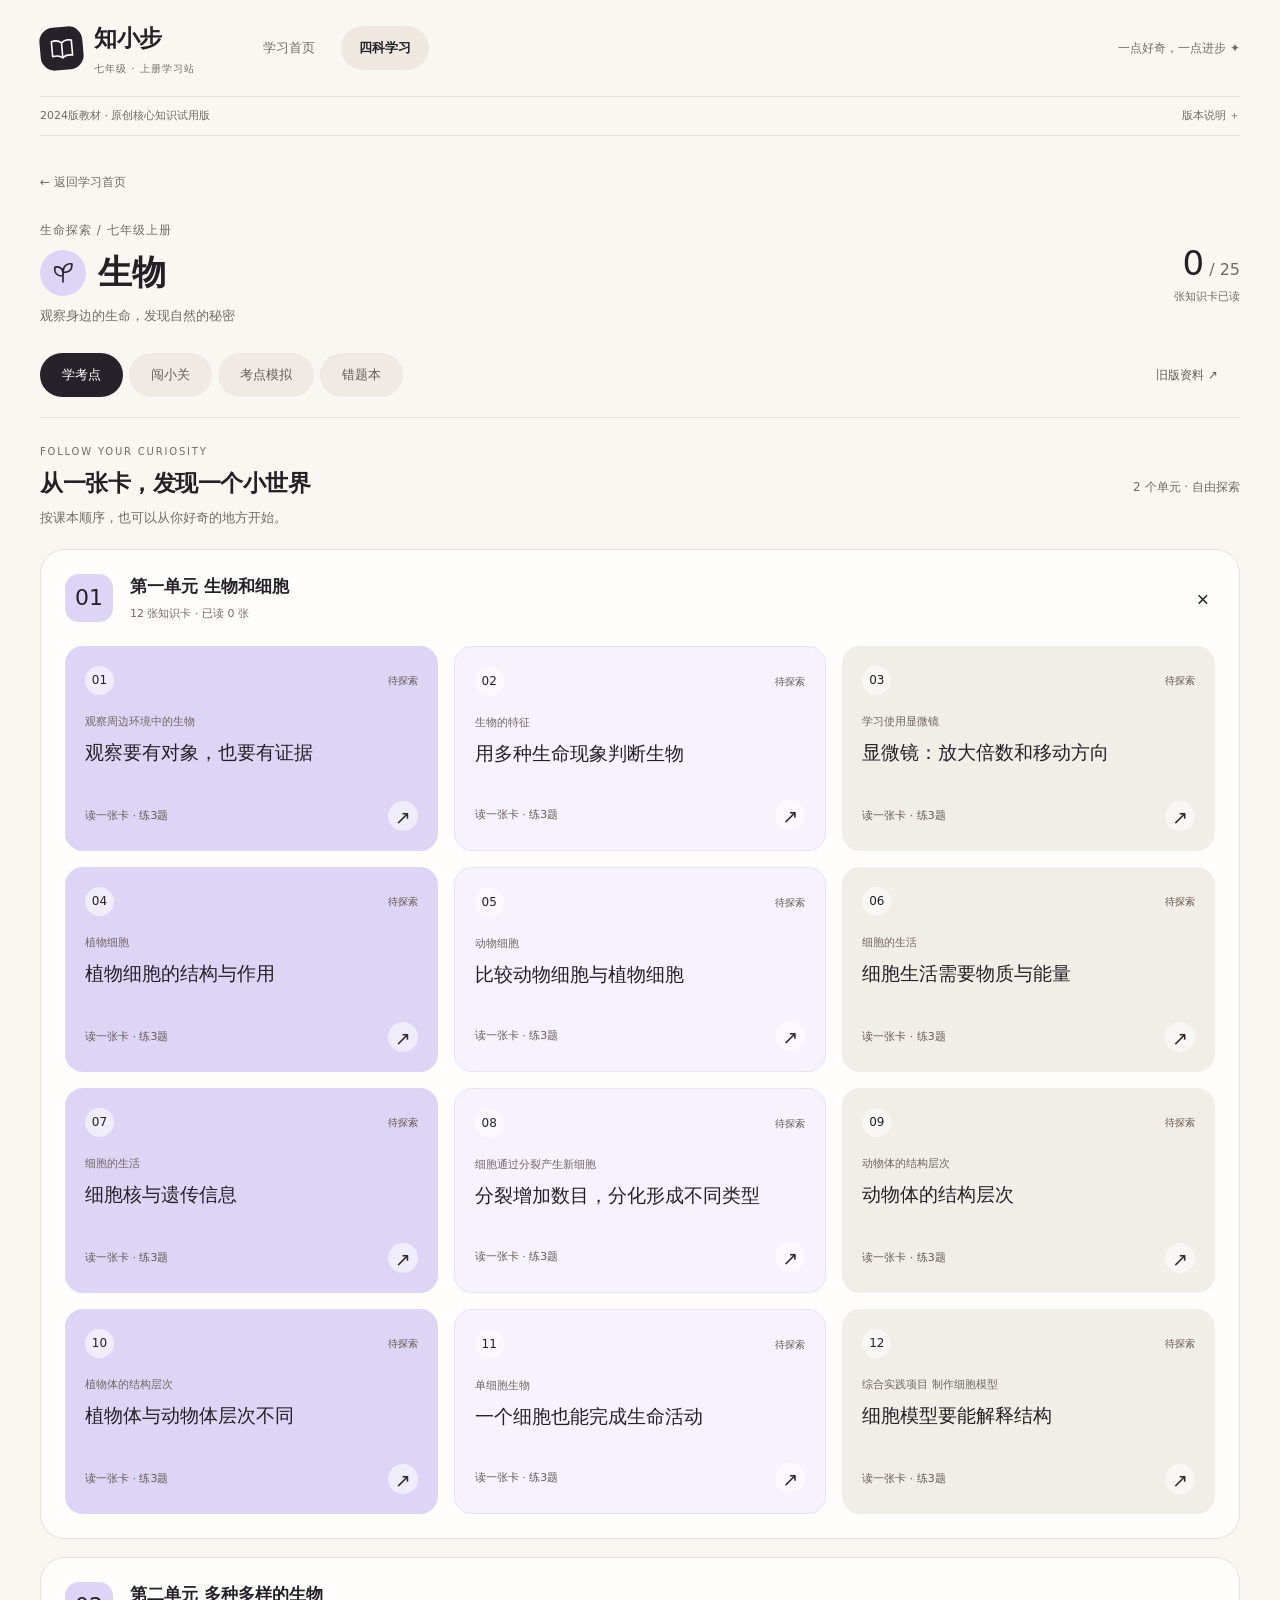
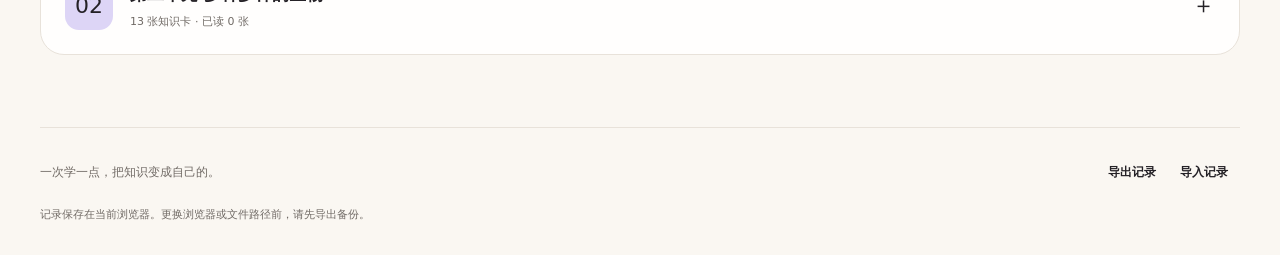
==== biology-grade7.html @ a6cd7eee "Publish student learning site on GitHub Pages" ====
<!-- Generated by Trae Work -->
<!DOCTYPE html>
<html lang="zh-CN">
<head>
<meta charset="UTF-8">
<meta name="viewport" content="width=device-width, initial-scale=1.0">
<title>七年级生物上册 - 知识回顾与互动测试</title>
<style>
:root {
  --bg: #1a1423;
  --bg2: #221a30;
  --surface: #2a2040;
  --surface2: #33284e;
  --ink: #f0e8d8;
  --muted: #a99bb8;
  --accent: #d4a574;
  --accent2: #8b5e3c;
  --gold: #e8c87a;
  --leaf: #6ab17a;
  --crimson: #c44a4a;
  --indigo: #5b6db8;
  --amber: #ffb74d;
  --rule: #3d3055;
  --shadow: 0 4px 24px rgba(0,0,0,0.3);
}
* { margin: 0; padding: 0; box-sizing: border-box; }
body {
  font-family: 'PingFang SC', 'Microsoft YaHei', sans-serif;
  background: var(--bg);
  color: var(--ink);
  line-height: 1.7;
  min-height: 100vh;
}
::-webkit-scrollbar { width: 8px; }
::-webkit-scrollbar-track { background: var(--bg2); }
::-webkit-scrollbar-thumb { background: var(--accent2); border-radius: 4px; }

.hero {
  background: linear-gradient(135deg, var(--bg) 0%, var(--bg2) 50%, var(--surface) 100%);
  padding: 48px 24px 40px;
  text-align: center;
  position: relative;
  overflow: hidden;
  border-bottom: 2px solid var(--accent2);
}
.hero::before {
  content: '';
  position: absolute;
  top: -50%;
  left: -50%;
  width: 200%;
  height: 200%;
  background: radial-gradient(circle at 30% 50%, rgba(106,177,122,0.08) 0%, transparent 50%),
              radial-gradient(circle at 70% 30%, rgba(129,199,132,0.06) 0%, transparent 40%);
  pointer-events: none;
}
.hero h1 { font-size: 2.2em; color: var(--leaf); margin-bottom: 8px; letter-spacing: 2px; position: relative; }
.hero .subtitle { color: var(--accent); font-size: 1.1em; margin-bottom: 16px; position: relative; }
.hero .meta-tags { display: flex; justify-content: center; gap: 12px; flex-wrap: wrap; position: relative; }
.hero .tag { background: var(--surface2); border: 1px solid var(--accent2); border-radius: 20px; padding: 4px 16px; font-size: 0.85em; color: var(--muted); }
.hero .tag strong { color: var(--leaf); }

.nav-bar {
  display: flex; justify-content: center; gap: 8px;
  padding: 16px 24px; background: var(--bg2);
  border-bottom: 1px solid var(--rule);
  position: sticky; top: 0; z-index: 100; flex-wrap: wrap;
}
.nav-btn {
  background: var(--surface); border: 1px solid var(--rule);
  color: var(--ink); padding: 8px 24px; border-radius: 8px;
  cursor: pointer; font-size: 0.95em; transition: all 0.25s;
  text-decoration: none; display: inline-block;
}
.nav-btn:hover { border-color: var(--accent); color: var(--accent); }
.nav-btn.active { background: var(--accent2); border-color: var(--leaf); color: var(--leaf); }
.nav-btn-home {
  border-color: var(--leaf);
  color: var(--leaf);
}
.nav-btn-wrong {
  border-color: #e74c3c;
  color: #e74c3c;
}
.nav-btn-wrong:hover {
  background: rgba(231, 76, 60, 0.1);
  border-color: #e74c3c;
  color: #e74c3c;
}

/* 错题本样式 */
.wb-header {
  display: flex; justify-content: space-between; align-items: center;
  margin-bottom: 20px; flex-wrap: wrap; gap: 12px;
}
.wb-header h2 { color: var(--leaf); margin: 0; }
.wb-stats { color: var(--muted); font-size: 0.95em; }
.wb-stats strong { color: #e74c3c; font-size: 1.2em; }
.wb-empty {
  text-align: center; padding: 60px 20px;
  background: var(--surface); border-radius: 12px;
  border: 1px dashed var(--rule);
}
.wb-toolbar {
  display: flex; align-items: center; gap: 16px;
  margin-bottom: 20px; flex-wrap: wrap;
}
.wb-list { display: flex; flex-direction: column; gap: 16px; }
.wb-card {
  background: var(--surface); border: 1px solid var(--rule);
  border-radius: 12px; padding: 20px;
}
.wb-card-head {
  display: flex; justify-content: space-between; align-items: center;
  margin-bottom: 12px; flex-wrap: wrap; gap: 8px;
}
.wb-tag {
  background: rgba(231, 76, 60, 0.1); color: #e74c3c;
  padding: 3px 10px; border-radius: 6px; font-size: 0.8em;
}
.wb-count { color: var(--muted); font-size: 0.85em; }
.wb-card-q {
  font-weight: 600; line-height: 1.7; margin-bottom: 12px;
  color: var(--ink);
}
.wb-options { display: flex; flex-direction: column; gap: 8px; margin-bottom: 12px; }
.wb-option {
  display: flex; align-items: flex-start; gap: 10px;
  padding: 10px 14px; background: var(--bg);
  border: 1px solid var(--rule); border-radius: 8px;
  font-size: 0.92em; line-height: 1.6;
}
.wb-option.correct {
  background: rgba(106, 177, 122, 0.1);
  border-color: var(--accent); color: var(--accent);
}
.wb-option.wrong {
  background: rgba(231, 76, 60, 0.1);
  border-color: var(--crimson); color: var(--crimson);
  text-decoration: line-through;
  text-decoration-color: rgba(231, 76, 60, 0.5);
}
.wb-opt-label {
  font-weight: 700; min-width: 24px;
}
.wb-explain {
  background: rgba(46, 125, 50, 0.3); padding: 12px 16px;
  border-radius: 8px; font-size: 0.9em;
  line-height: 1.7; border-left: 3px solid var(--leaf);
  color: var(--ink);
}
.wb-explain strong { color: var(--leaf); }
.wb-practice-header {
  display: flex; justify-content: space-between; align-items: center;
  margin-bottom: 20px; flex-wrap: wrap; gap: 12px;
}
.wb-progress { color: var(--muted); font-size: 0.95em; }

.main-content { max-width: 960px; margin: 0 auto; padding: 32px 20px 60px; }
.section { display: none; animation: fadeIn 0.4s; }
.section.active { display: block; }
@keyframes fadeIn { from { opacity: 0; transform: translateY(10px); } to { opacity: 1; transform: translateY(0); } }

.unit-card {
  background: var(--surface); border: 1px solid var(--rule);
  border-radius: 12px; margin-bottom: 16px; overflow: hidden;
  transition: border-color 0.25s;
}
.unit-card:hover { border-color: var(--accent2); }
.unit-header {
  display: flex; align-items: center; justify-content: space-between;
  padding: 16px 20px; cursor: pointer; user-select: none;
}
.unit-header .unit-title { font-size: 1.05em; color: var(--accent); font-weight: 600; }
.unit-header .unit-period { font-size: 0.8em; color: var(--muted); margin-top: 2px; }
.unit-header .toggle {
  width: 28px; height: 28px; display: flex; align-items: center;
  justify-content: center; border-radius: 50%;
  background: var(--surface2); color: var(--accent);
  transition: transform 0.3s; font-size: 1.2em;
}
.unit-card.open .toggle { transform: rotate(45deg); }
.unit-body { max-height: 0; overflow: hidden; transition: max-height 0.4s ease; }
.unit-card.open .unit-body { max-height: 12000px; }
.lessons { padding: 0 20px 16px; }
.lesson-block { margin-bottom: 12px; border-left: 3px solid var(--accent2); padding-left: 14px; }
.lesson-title { font-size: 0.95em; color: var(--leaf); cursor: pointer; padding: 6px 0; user-select: none; }
.lesson-title .star { color: var(--amber); font-size: 0.85em; }
.point-list { display: none; padding: 8px 0 8px 4px; }
.lesson-block.open .point-list { display: block; animation: slideDown 0.3s; }
@keyframes slideDown { from { opacity: 0; } to { opacity: 1; } }
.point-card { background: var(--bg2); border-radius: 8px; padding: 12px 14px; margin-bottom: 8px; border: 1px solid transparent; transition: border-color 0.2s; }
.point-card:hover { border-color: var(--accent2); }
.point-title { font-size: 0.9em; color: var(--accent); margin-bottom: 6px; font-weight: 600; }
.point-title .freq { font-size: 0.75em; padding: 1px 8px; border-radius: 10px; margin-left: 8px; }
.freq-high { background: rgba(239,83,80,0.2); color: var(--crimson); }
.freq-mid { background: rgba(66,165,245,0.2); color: var(--indigo); }
.point-content { font-size: 0.88em; color: var(--ink); line-height: 1.8; opacity: 0.9; }
.point-type { font-size: 0.75em; color: var(--muted); margin-top: 6px; }

/* 单元小结测试 */
.unit-quiz-section {
  margin-top: 16px;
  padding-top: 16px;
  border-top: 2px dashed var(--rule);
}
.unit-quiz-header {
  display: flex;
  align-items: center;
  justify-content: space-between;
  padding: 12px 16px;
  background: linear-gradient(135deg, rgba(106,177,122,0.12), rgba(129,199,132,0.08));
  border: 1px solid var(--accent2);
  border-radius: 10px;
  cursor: pointer;
  user-select: none;
  transition: all 0.25s;
}
.unit-quiz-header:hover {
  border-color: var(--leaf);
  background: linear-gradient(135deg, rgba(106,177,122,0.18), rgba(129,199,132,0.12));
}
.unit-quiz-header .quiz-title {
  font-size: 1em;
  color: var(--leaf);
  font-weight: 600;
  display: flex;
  align-items: center;
  gap: 8px;
}
.unit-quiz-header .quiz-title .icon { font-size: 1.2em; }
.unit-quiz-header .quiz-meta {
  font-size: 0.8em;
  color: var(--muted);
}
.unit-quiz-header .toggle-arrow {
  color: var(--accent);
  transition: transform 0.3s;
  font-size: 1.1em;
}
.unit-quiz-section.open .toggle-arrow { transform: rotate(180deg); }

.unit-quiz-body {
  max-height: 0;
  overflow: hidden;
  transition: max-height 0.5s ease;
}
.unit-quiz-section.open .unit-quiz-body {
  max-height: 15000px;
}

.unit-quiz-content {
  padding: 16px 4px 4px;
}
.uq-card {
  background: var(--surface);
  border: 1px solid var(--rule);
  border-radius: 12px;
  padding: 18px 18px 16px;
  margin-bottom: 14px;
}
.uq-type-badge {
  display: inline-block;
  font-size: 0.72em;
  padding: 2px 10px;
  border-radius: 10px;
  margin-bottom: 10px;
}
.uq-choice { background: rgba(106,177,122,0.15); color: var(--accent); border: 1px solid var(--accent2); }
.uq-judge { background: rgba(66,165,245,0.15); color: var(--indigo); border: 1px solid var(--indigo); }
.uq-material { background: rgba(255,183,77,0.15); color: var(--amber); border: 1px solid var(--amber); }
.uq-comprehensive { background: rgba(165,214,167,0.15); color: var(--leaf); border: 1px solid var(--leaf); }

.uq-source { font-size: 0.75em; color: var(--muted); margin-bottom: 8px; font-style: italic; }
.uq-question { font-size: 0.95em; color: var(--ink); line-height: 1.7; margin-bottom: 12px; }
.uq-material-text {
  background: var(--bg2);
  border-left: 3px solid var(--amber);
  padding: 10px 14px;
  margin-bottom: 12px;
  font-size: 0.88em;
  color: var(--muted);
  line-height: 1.8;
  white-space: pre-line;
}

.uq-options { display: flex; flex-direction: column; gap: 8px; }
.uq-option {
  background: var(--bg2);
  border: 1px solid var(--rule);
  border-radius: 8px;
  padding: 10px 14px;
  cursor: pointer;
  font-size: 0.9em;
  color: var(--ink);
  transition: all 0.2s;
  display: flex;
  align-items: flex-start;
  gap: 10px;
}
.uq-option:hover { border-color: var(--accent); background: var(--surface2); }
.uq-option.selected { border-color: var(--accent); background: rgba(106,177,122,0.1); }
.uq-option.correct { border-color: var(--leaf); background: rgba(129,199,132,0.12); color: var(--leaf); }
.uq-option.wrong { border-color: var(--crimson); background: rgba(239,83,80,0.1); color: var(--crimson); }
.uq-option.disabled { cursor: default; }
.uq-option .opt-label {
  flex-shrink: 0;
  width: 22px;
  height: 22px;
  display: flex;
  align-items: center;
  justify-content: center;
  background: var(--surface);
  border: 1px solid var(--rule);
  border-radius: 50%;
  font-size: 0.78em;
  color: var(--muted);
  font-weight: 600;
}
.uq-option.selected .opt-label {
  border-color: var(--accent);
  color: var(--accent);
}
.uq-option.correct .opt-label {
  border-color: var(--leaf);
  background: var(--leaf);
  color: #fff;
}
.uq-option.wrong .opt-label {
  border-color: var(--crimson);
  background: var(--crimson);
  color: #fff;
}

.uq-judge-options { display: flex; gap: 12px; margin-bottom: 4px; }
.uq-judge-btn {
  flex: 1;
  padding: 12px;
  text-align: center;
  background: var(--bg2);
  border: 1px solid var(--rule);
  border-radius: 8px;
  cursor: pointer;
  font-size: 0.95em;
  transition: all 0.2s;
  color: var(--ink);
}
.uq-judge-btn:hover { border-color: var(--accent); background: var(--surface2); }
.uq-judge-btn.selected { border-color: var(--accent); background: rgba(106,177,122,0.1); color: var(--accent); }
.uq-judge-btn.correct { border-color: var(--leaf); background: rgba(129,199,132,0.15); color: var(--leaf); }
.uq-judge-btn.wrong { border-color: var(--crimson); background: rgba(239,83,80,0.1); color: var(--crimson); }
.uq-judge-btn.disabled { cursor: default; }

.uq-explain {
  margin-top: 12px;
  padding: 10px 14px;
  background: rgba(66,165,245,0.08);
  border-left: 3px solid var(--indigo);
  border-radius: 0 6px 6px 0;
  font-size: 0.85em;
  color: var(--muted);
  line-height: 1.7;
  display: none;
}
.uq-explain.show { display: block; animation: fadeIn 0.3s; }
.uq-explain strong { color: var(--accent); }

.uq-score-bar {
  display: flex;
  justify-content: space-between;
  align-items: center;
  padding: 14px 18px;
  background: var(--surface);
  border: 1px solid var(--rule);
  border-radius: 10px;
  margin-top: 16px;
}
.uq-score-info { font-size: 0.9em; color: var(--muted); }
.uq-score-info strong { color: var(--leaf); font-size: 1.2em; }
.uq-reset-btn {
  padding: 6px 16px;
  font-size: 0.82em;
  background: var(--surface2);
  color: var(--accent);
  border: 1px solid var(--rule);
  border-radius: 6px;
  cursor: pointer;
  transition: all 0.2s;
}
.uq-reset-btn:hover { border-color: var(--accent); background: var(--surface); }

.quiz-intro { text-align: center; padding: 40px 20px; }
.quiz-intro h2 { color: var(--leaf); font-size: 1.8em; margin-bottom: 12px; }
.quiz-intro p { color: var(--muted); max-width: 560px; margin: 0 auto 20px; }
.quiz-modes { display: grid; grid-template-columns: repeat(auto-fit, minmax(200px, 1fr)); gap: 16px; max-width: 700px; margin: 0 auto; }
.mode-card {
  background: var(--surface); border: 1px solid var(--rule);
  border-radius: 12px; padding: 24px 16px; cursor: pointer;
  transition: all 0.25s; text-align: center; position: relative;
}
.mode-card:hover { border-color: var(--accent); transform: translateY(-4px); box-shadow: var(--shadow); }
.mode-icon { font-size: 2.5em; margin-bottom: 8px; }
.mode-name { color: var(--leaf); font-weight: 600; margin-bottom: 4px; }
.mode-desc { font-size: 0.8em; color: var(--muted); }
.mode-count { font-size: 0.75em; color: var(--accent2); margin-top: 6px; }
.mode-round { display: inline-block; margin-top: 8px; padding: 2px 10px; font-size: 0.72em; border-radius: 10px; background: rgba(129,199,132,0.12); color: var(--leaf); border: 1px solid var(--leaf); }
.mode-progress-tag {
  position: absolute; top: 8px; right: 8px;
  padding: 2px 10px; font-size: 0.7em; border-radius: 10px;
  background: rgba(165,214,167,0.15); color: var(--gold);
  border: 1px solid var(--gold);
}

.quiz-area { display: none; }
.quiz-area.active { display: block; }
.quiz-topbar { display: flex; justify-content: space-between; align-items: center; margin-bottom: 20px; flex-wrap: wrap; gap: 12px; }
.quiz-progress { flex: 1; height: 8px; background: var(--surface); border-radius: 4px; overflow: hidden; min-width: 200px; }
.quiz-progress-bar { height: 100%; background: linear-gradient(90deg, var(--accent2), var(--leaf)); border-radius: 4px; transition: width 0.4s; width: 0%; }
.quiz-stats { display: flex; gap: 16px; font-size: 0.85em; }
.stat-item { color: var(--muted); }
.stat-item strong { color: var(--accent); }
.stat-item.score strong { color: var(--leaf); }

.back-btn {
  display: inline-flex; align-items: center; gap: 6px;
  background: var(--surface2); color: var(--accent);
  border: 1px solid var(--rule); padding: 8px 18px;
  border-radius: 8px; cursor: pointer; font-size: 0.9em;
  transition: all 0.2s; margin-bottom: 16px;
}
.back-btn:hover { border-color: var(--accent); background: var(--surface); }
.quiz-header-bar { display: flex; justify-content: space-between; align-items: center; margin-bottom: 4px; flex-wrap: wrap; gap: 8px; }
.quiz-mode-title { color: var(--leaf); font-size: 1.1em; font-weight: 600; }
.quiz-round-badge { padding: 3px 12px; font-size: 0.78em; border-radius: 12px; background: rgba(165,214,167,0.15); color: var(--gold); border: 1px solid var(--gold); }

.question-card { background: var(--surface); border: 1px solid var(--rule); border-radius: 16px; padding: 28px 24px; margin-bottom: 20px; position: relative; }
.q-type-badge { display: inline-block; font-size: 0.75em; padding: 2px 12px; border-radius: 12px; margin-bottom: 12px; }
.badge-experiment { background: rgba(106,177,122,0.15); color: var(--accent); border: 1px solid var(--accent2); }
.badge-structure { background: rgba(129,199,132,0.15); color: var(--leaf); border: 1px solid var(--leaf); }
.badge-concept { background: rgba(239,83,80,0.15); color: var(--crimson); border: 1px solid var(--crimson); }
.badge-phenomenon { background: rgba(255,183,77,0.15); color: var(--amber); border: 1px solid var(--amber); }
.badge-chart { background: rgba(66,165,245,0.15); color: var(--indigo); border: 1px solid var(--indigo); }
.badge-comprehensive { background: rgba(165,214,167,0.15); color: var(--gold); border: 1px solid var(--gold); }

.q-source { font-size: 0.78em; color: var(--muted); margin-bottom: 8px; font-style: italic; }
.q-scenario { font-size: 0.82em; color: var(--muted); font-style: italic; margin-bottom: 12px; padding: 10px 14px; background: rgba(0,0,0,0.15); border-radius: 8px; border-left: 3px solid var(--accent2); }
.q-text { font-size: 1.05em; color: var(--ink); margin-bottom: 20px; line-height: 1.8; }

.q-options { display: flex; flex-direction: column; gap: 10px; }
.q-option { display: flex; align-items: center; gap: 12px; padding: 12px 16px; background: var(--bg2); border: 1px solid var(--rule); border-radius: 10px; cursor: pointer; transition: all 0.2s; user-select: none; }
.q-option:hover { border-color: var(--accent); background: var(--surface2); }
.q-option.selected { border-color: var(--accent); background: rgba(106,177,122,0.08); }
.q-option.correct { border-color: var(--leaf); background: rgba(129,199,132,0.12); }
.q-option.wrong { border-color: var(--crimson); background: rgba(239,83,80,0.12); }
.q-option.disabled { pointer-events: none; }
.opt-label { width: 28px; height: 28px; display: flex; align-items: center; justify-content: center; border-radius: 50%; background: var(--surface2); font-weight: 600; font-size: 0.85em; color: var(--accent); flex-shrink: 0; }
.q-option.correct .opt-label { background: var(--leaf); color: #fff; }
.q-option.wrong .opt-label { background: var(--crimson); color: #fff; }
.opt-text { font-size: 0.92em; }

.match-grid { display: grid; grid-template-columns: 1fr 1fr; gap: 16px; }
.match-col { display: flex; flex-direction: column; gap: 10px; }
.match-col-title { font-size: 0.8em; color: var(--muted); text-align: center; margin-bottom: 4px; }
.match-item { padding: 12px 14px; background: var(--bg2); border: 1px solid var(--rule); border-radius: 10px; cursor: pointer; font-size: 0.88em; transition: all 0.2s; text-align: center; }
.match-item:hover { border-color: var(--accent); }
.match-item.selected-left { border-color: var(--accent); background: rgba(106,177,122,0.1); }
.match-item.matched { border-color: var(--leaf); background: rgba(129,199,132,0.08); pointer-events: none; }
.match-item.matched .match-pair-num { display: inline-block; width: 20px; height: 20px; border-radius: 50%; background: var(--leaf); color: #fff; font-size: 0.7em; text-align: center; line-height: 20px; margin-left: 6px; }

.feedback { margin-top: 16px; padding: 14px 16px; border-radius: 10px; display: none; }
.feedback.show { display: block; animation: slideDown 0.3s; }
.feedback.correct { background: rgba(129,199,132,0.1); border: 1px solid var(--leaf); }
.feedback.wrong { background: rgba(239,83,80,0.1); border: 1px solid var(--crimson); }
.feedback .fb-title { font-weight: 600; margin-bottom: 4px; }
.feedback.correct .fb-title { color: var(--leaf); }
.feedback.wrong .fb-title { color: var(--crimson); }
.feedback .fb-explain { font-size: 0.85em; color: var(--muted); }

.btn-row { display: flex; gap: 12px; margin-top: 20px; }
.btn { padding: 10px 32px; border: none; border-radius: 8px; cursor: pointer; font-size: 0.95em; font-weight: 600; transition: all 0.2s; }
.btn-primary { background: linear-gradient(135deg, var(--accent2), var(--accent)); color: #fff; }
.btn-primary:hover { transform: translateY(-2px); box-shadow: 0 4px 16px rgba(106,177,122,0.3); }
.btn-primary:disabled { opacity: 0.4; cursor: not-allowed; transform: none; }
.btn-secondary { background: var(--surface2); color: var(--accent); border: 1px solid var(--rule); }
.btn-secondary:hover { border-color: var(--accent); }

.result-card { background: var(--surface); border: 1px solid var(--rule); border-radius: 16px; padding: 40px 24px; text-align: center; }
.result-score { font-size: 3em; color: var(--leaf); font-weight: 700; margin: 16px 0; }
.result-grade { font-size: 1.3em; color: var(--accent); margin-bottom: 8px; }
.result-msg { color: var(--muted); margin-bottom: 24px; }
.result-badges { display: flex; justify-content: center; gap: 12px; flex-wrap: wrap; margin-bottom: 24px; }
.badge { padding: 6px 16px; border-radius: 20px; font-size: 0.85em; background: var(--bg2); border: 1px solid var(--accent2); color: var(--accent); }
.result-detail { text-align: left; max-width: 500px; margin: 0 auto 24px; }
.result-row { display: flex; justify-content: space-between; padding: 8px 0; border-bottom: 1px solid var(--rule); font-size: 0.9em; }
.result-row:last-child { border-bottom: none; }
.result-row span:last-child { color: var(--accent); }

.round-upgrade {
  margin-top: 16px; padding: 12px 16px; border-radius: 10px;
  background: rgba(129,199,132,0.1); border: 1px solid var(--leaf);
  color: var(--leaf); font-size: 0.9em;
}

@media (max-width: 640px) {
  .hero h1 { font-size: 1.6em; }
  .match-grid { grid-template-columns: 1fr; }
  .q-text { font-size: 0.95em; }
  .nav-btn { padding: 6px 14px; font-size: 0.85em; }
}
</style>
<link rel="stylesheet" href="assets/styles/learning.css?v=20261021-explore2">
<script src="assets/js/core/content.js"></script>
<script src="content/grade7-semester1/manifest.js"></script>
<script src="content/grade7-semester1/biology.js"></script>
<script src="content/grade7-semester1/editions/biology.js"></script>
<script src="assets/js/core/editions.js"></script>
<script src="assets/js/core/storage.js"></script>
<script src="assets/js/core/questions.js"></script>
<script src="assets/js/core/practice.js"></script>
<script src="assets/js/pages/ui.js?v=20261021-explore2"></script>
<script src="assets/js/pages/home.js?v=20261021-explore2"></script>
<script src="assets/js/pages/subject.js?v=20261021-explore2"></script>
</head>
<body class="g7-body" data-subject="biology">
<div id="learning-app"></div>
<div id="legacy-root" hidden>
<aside style="padding:16px;background:#fff3cf;color:#513d12">旧版资料存档：内容可能与已确认的2024版教材不一致，旧记录保留供回看。<a href="#learn">返回新版学习</a></aside>
<a class="g7-legacy-back" href="biology-grade7.html#learn">← 返回新版学习站</a>

<header class="hero">
  <h1>七年级生物 - 上册</h1>
  <p class="subtitle">知识回顾与互动测试 - 探索生命的奥秘</p>
  <div class="meta-tags">
    <span class="tag">教材：<strong>人教版（部编版）</strong></span>
    <span class="tag">地区：<strong>深圳</strong></span>
    <span class="tag">单元：<strong>3个单元 / 6章</strong></span>
  </div>
</header>

<nav class="nav-bar">
  <a href="index.html" class="nav-btn nav-btn-home">📚 科目选择</a>
  <button class="nav-btn active" data-tab="review" onclick="switchTab('review')">知识回顾</button>
  <button class="nav-btn" data-tab="quiz" onclick="switchTab('quiz')">互动测试</button>
  <button class="nav-btn" data-tab="stats" onclick="switchTab('stats')">学习统计</button>
  <button class="nav-btn nav-btn-wrong" onclick="showWrongBook()">📕 错题本</button>
</nav>

<main class="main-content">

<section class="section active" id="review">
  <div id="review-content"></div>
</section>

<section class="section" id="quiz">
  <div class="quiz-intro" id="quizIntro">
    <h2>探索生命 - 互动挑战</h2>
    <p>精选深圳中考风格题目，涵盖实验探究、结构辨识、概念辨析等常考题型。每轮答完得分≥70分解锁下一轮，难度递增。</p>
    <div class="quiz-modes" id="quizModes"></div>
  </div>
  <div class="quiz-area" id="quizArea"></div>
</section>

<section class="section" id="stats">
  <div class="result-card">
    <h2 style="color:var(--leaf);margin-bottom:20px;">学习数据</h2>
    <div id="statsContent">
      <p style="color:var(--muted);">完成测试后，你的成绩和知识点掌握情况将在这里展示。</p>
    </div>
  </div>
</section>

<section class="section" id="wrongBookPanel">
  <div id="wrongBookContent"></div>
</section>

</main>

<script>
// ============================================================
// 知识点数据（上册 3单元 6章）
// ============================================================
var REVIEW_DATA = Grade7.Content.legacy('biology').REVIEW_DATA;

var UNIT_QUIZ = Grade7.Content.legacy('biology').UNIT_QUIZ;

// 单元测试答题状态追踪
var unitQuizState = {}; // unitIndex -> { answers: [], score: 0, submitted: [], currentScore: 0 }

var QUESTIONS = Grade7.Content.legacy('biology').QUESTIONS;

// ============================================================
// 全局状态
// ============================================================
var quizState = {
  mode: null, round: 1, questions: [], current: 0, score: 0,
  answered: false, results: [], selectedAnswer: null
};

var MODE_NAMES = {
  experiment: '实验探究', structure: '结构辨识', concept: '概念辨析',
  phenomenon: '现象推理', chart: '图表分析', comprehensive: '综合应用'
};

var MODE_ICONS = {
  experiment: '&#128300;', structure: '&#128270;', concept: '&#10067;',
  phenomenon: '&#127793;', chart: '&#128202;', comprehensive: '&#11088;'
};

var MODE_DESCS = {
  experiment: '实验题选择题，给出实验现象选结论',
  structure: '细胞/器官结构辨识，结构名称选功能',
  concept: '辨析易混淆概念，找出错误说法',
  phenomenon: '给出生物现象，推理背后原因',
  chart: '结合图表/曲线分析生物问题',
  comprehensive: '5种题型混合，全真模拟挑战'
};

var TOTAL_ROUNDS = 3;
var STORAGE_KEY = 'biology_quiz_v1';
var WRONGBOOK_KEY = 'wrongbook_v1';
var SUBJECT_ID = 'biology';
var SUBJECT_NAME = '生物学';

// ============================================================
// 错题本数据管理
// ============================================================
function loadWrongBook() {
  try {
    var s = localStorage.getItem(WRONGBOOK_KEY);
    if(s){var normalized=Grade7.Storage.normalizeLegacy(WRONGBOOK_KEY,s);if(normalized.data)return Grade7.Storage.legacyHTML(normalized.data);}
  } catch(e) {}
  return { history: [], morality: [], biology: [], geography: [] };
}

function saveWrongBook(wb) {
  try { localStorage.setItem(WRONGBOOK_KEY, JSON.stringify(wb)); } catch(e) {}
}

function addWrongQuestion(qInfo) {
  var wb = loadWrongBook();
  var list = wb[SUBJECT_ID] || [];
  // 检查是否已存在（用 q 内容去重）
  for (var i = 0; i < list.length; i++) {
    if (list[i].q === qInfo.q) {
      list[i].wrongCount++;
      list[i].lastWrongAt = Date.now();
      list[i].userAnswer = qInfo.userAnswer;
      wb[SUBJECT_ID] = list;
      saveWrongBook(wb);
      return;
    }
  }
  // 新增
  list.unshift({
    id: SUBJECT_ID + '_' + Date.now() + '_' + Math.floor(Math.random() * 1000),
    subject: SUBJECT_NAME,
    subjectId: SUBJECT_ID,
    source: qInfo.source || '练习',
    q: qInfo.q,
    options: qInfo.options || null,
    answer: qInfo.answer,
    userAnswer: qInfo.userAnswer,
    explain: qInfo.explain || '',
    qType: qInfo.qType || 'choice',
    wrongCount: 1,
    addedAt: Date.now(),
    lastWrongAt: Date.now(),
    correctCount: 0
  });
  wb[SUBJECT_ID] = list;
  saveWrongBook(wb);
}

function markWrongCorrect(qid) {
  var wb = loadWrongBook();
  var list = wb[SUBJECT_ID] || [];
  for (var i = 0; i < list.length; i++) {
    if (list[i].id === qid) {
      list[i].correctCount = (list[i].correctCount || 0) + 1;
      wb[SUBJECT_ID] = list;
      saveWrongBook(wb);
      return;
    }
  }
}

function getWrongCount(subjectId) {
  var wb = loadWrongBook();
  return (wb[subjectId] || []).length;
}

// ============================================================
// 错题本页面渲染
// ============================================================
var wrongBookState = { current: 0, questions: [], selectedAnswer: null, answered: false, mode: 'list' };

function showWrongBook() {
  document.querySelectorAll('.section').forEach(function(p) { p.classList.remove('active'); });
  document.querySelectorAll('.nav-btn').forEach(function(b) { b.classList.remove('active'); });
  document.getElementById('wrongBookPanel').classList.add('active');
  renderWrongBookList();
}

function renderWrongBookList() {
  var wb = loadWrongBook();
  var list = wb[SUBJECT_ID] || [];
  var html = '';
  html += '<div class="wb-header">';
  html += '<h2 style="margin:0;">📕 错题本 — ' + SUBJECT_NAME + '</h2>';
  html += '<div class="wb-stats">共 <strong>' + list.length + '</strong> 道错题</div>';
  html += '</div>';
  
  if (list.length === 0) {
    html += '<div class="wb-empty">';
    html += '<div style="font-size:3em; margin-bottom:16px;">🎉</div>';
    html += '<div style="font-size:1.1em; color:var(--muted);">暂无错题，继续加油！</div>';
    html += '</div>';
  } else {
    html += '<div class="wb-toolbar">';
    html += '<button class="nav-btn" onclick="startWrongBookPractice()">🎯 重新练习全部错题</button>';
    html += '<span style="color:var(--muted); font-size:0.9em;">答对不删除，永久收录</span>';
    html += '</div>';
    html += '<div class="wb-list">';
    for (var i = 0; i < list.length; i++) {
      var item = list[i];
      html += '<div class="wb-card">';
      html += '<div class="wb-card-head">';
      html += '<span class="wb-tag">' + item.source + '</span>';
      html += '<span class="wb-count">错 ' + item.wrongCount + ' 次' + (item.correctCount ? ' · 练对 ' + item.correctCount + ' 次' : '') + '</span>';
      html += '</div>';
      html += '<div class="wb-card-q">' + (i+1) + '. ' + item.q + '</div>';
      if (item.options) {
        html += '<div class="wb-options">';
        for (var j = 0; j < item.options.length; j++) {
          var optClass = '';
          if (j === item.answer) optClass = 'correct';
          else if (j === item.userAnswer) optClass = 'wrong';
          html += '<div class="wb-option ' + optClass + '">' + 
                  '<span class="wb-opt-label">' + String.fromCharCode(65+j) + '</span>' + 
                  item.options[j] + '</div>';
        }
        html += '</div>';
      }
      if (item.explain) {
        html += '<div class="wb-explain"><strong>解析：</strong>' + item.explain + '</div>';
      }
      html += '</div>';
    }
    html += '</div>';
  }
  
  document.getElementById('wrongBookContent').innerHTML = html;
}

function startWrongBookPractice() {
  var wb = loadWrongBook();
  var list = wb[SUBJECT_ID] || [];
  if (list.length === 0) return;
  
  // 转换为选择题形式用于练习
  var questions = [];
  for (var i = 0; i < list.length; i++) {
    if (list[i].options) {
      questions.push({
        id: list[i].id,
        q: list[i].q,
        options: list[i].options,
        answer: list[i].answer,
        explain: list[i].explain,
        source: list[i].source,
        _isWrong: true
      });
    }
  }
  
  if (questions.length === 0) {
    alert('当前没有可练习的选择题型错题');
    return;
  }
  
  wrongBookState = {
    current: 0,
    questions: questions,
    selectedAnswer: null,
    answered: false,
    mode: 'practice',
    score: 0
  };
  
  renderWrongBookQuestion();
}

function renderWrongBookQuestion() {
  var q = wrongBookState.questions[wrongBookState.current];
  var total = wrongBookState.questions.length;
  var html = '';
  html += '<div class="wb-practice-header">';
  html += '<button class="nav-btn" onclick="renderWrongBookList()">← 返回错题本</button>';
  html += '<div class="wb-progress">第 ' + (wrongBookState.current+1) + ' / ' + total + ' 题</div>';
  html += '</div>';
  
  html += '<div class="q-card">';
  html += '<div class="q-source">' + (q.source || '错题练习') + '</div>';
  html += '<div class="q-text">' + (wrongBookState.current+1) + '. ' + q.q + '</div>';
  html += '<div class="q-options">';
  for (var i = 0; i < q.options.length; i++) {
    html += '<div class="q-option" onclick="wbSelectOption(' + i + ', this)" data-idx="' + i + '">';
    html += '<span class="q-opt-label">' + String.fromCharCode(65+i) + '</span>' + q.options[i] + '</div>';
  }
  html += '</div>';
  html += '<div id="wbFeedback" class="feedback"></div>';
  html += '<div class="q-actions">';
  html += '<button id="wbSubmitBtn" class="btn-primary" onclick="wbSubmitAnswer()">提交答案</button>';
  html += '<button id="wbNextBtn" class="btn-primary" onclick="wbNextQuestion()" style="display:none;">下一题 →</button>';
  html += '</div>';
  html += '</div>';
  
  document.getElementById('wrongBookContent').innerHTML = html;
}

function wbSelectOption(idx, el) {
  if (wrongBookState.answered) return;
  wrongBookState.selectedAnswer = idx;
  var opts = document.querySelectorAll('#wrongBookContent .q-option');
  for (var i = 0; i < opts.length; i++) {
    opts[i].classList.remove('selected');
  }
  el.classList.add('selected');
}

function wbSubmitAnswer() {
  var q = wrongBookState.questions[wrongBookState.current];
  if (wrongBookState.selectedAnswer === null) return;
  var isCorrect = wrongBookState.selectedAnswer === q.answer;
  
  var opts = document.querySelectorAll('#wrongBookContent .q-option');
  for (var i = 0; i < opts.length; i++) {
    opts[i].classList.add('disabled');
    if (i === q.answer) opts[i].classList.add('correct');
    else if (i === wrongBookState.selectedAnswer) opts[i].classList.add('wrong');
  }
  
  wrongBookState.answered = true;
  if (isCorrect) {
    wrongBookState.score += 10;
    markWrongCorrect(q.id);
  } else {
    // 答错了再记一次
    addWrongQuestion({
      q: q.q, options: q.options, answer: q.answer,
      userAnswer: wrongBookState.selectedAnswer, explain: q.explain,
      source: q.source, qType: 'choice'
    });
  }
  
  var fb = document.getElementById('wbFeedback');
  fb.className = 'feedback show ' + (isCorrect ? 'correct' : 'wrong');
  fb.innerHTML = '<div class="fb-title">' + (isCorrect ? '✅ 回答正确！+10分' : '❌ 答案有误') + '</div>';
  if (q.explain) fb.innerHTML += '<div class="fb-explain">' + q.explain + '</div>';
  
  document.getElementById('wbSubmitBtn').style.display = 'none';
  document.getElementById('wbNextBtn').style.display = 'inline-block';
}

function wbNextQuestion() {
  if (!wrongBookState.answered) return;
  wrongBookState.current++;
  if (wrongBookState.current >= wrongBookState.questions.length) {
    wbShowResult();
  } else {
    wrongBookState.answered = false;
    wrongBookState.selectedAnswer = null;
    renderWrongBookQuestion();
  }
}

function wbShowResult() {
  var total = wrongBookState.questions.length;
  var score = wrongBookState.score;
  var correct = Math.round(score / 10);
  var html = '';
  html += '<div class="wb-practice-header">';
  html += '<button class="nav-btn" onclick="renderWrongBookList()">← 返回错题本</button>';
  html += '</div>';
  html += '<div class="result-card">';
  html += '<div class="result-title">错题练习完成</div>';
  html += '<div class="result-score">' + score + '</div>';
  html += '<div class="result-sub">答对 ' + correct + ' / ' + total + ' 题</div>';
  html += '<div class="result-tip">错题永久保留，可反复练习加深印象</div>';
  html += '<div class="result-actions">';
  html += '<button class="btn-primary" onclick="startWrongBookPractice()">🔄 再练一次</button>';
  html += '<button class="nav-btn" onclick="renderWrongBookList()">查看错题</button>';
  html += '</div></div>';
  document.getElementById('wrongBookContent').innerHTML = html;
}

// ============================================================
// 数据持久化（进度、答题状态）
// ============================================================
function loadAllData() {
  try {
    var s = localStorage.getItem(STORAGE_KEY);
    if(s){var normalized=Grade7.Storage.normalizeLegacy(STORAGE_KEY,s);if(normalized.data)return Grade7.Storage.legacyHTML(normalized.data);}
  } catch(e) {}
  return {
    rounds: { experiment: 1, structure: 1, concept: 1, phenomenon: 1, chart: 1, comprehensive: 1 },
    stats: [],
    sessions: {}
  };
}

function saveAllData(d) {
  try { localStorage.setItem(STORAGE_KEY, JSON.stringify(d)); } catch(e) {}
}

function getRound(mode) {
  var d = loadAllData();
  return d.rounds[mode] || 1;
}

function advanceRound(mode) {
  var d = loadAllData();
  if (d.rounds[mode] < TOTAL_ROUNDS) {
    d.rounds[mode]++;
    saveAllData(d);
    return true;
  }
  return false;
}

function saveSession() {
  var d = loadAllData();
  d.sessions[quizState.mode] = {
    round: quizState.round,
    current: quizState.current,
    score: quizState.score,
    questions: quizState.questions,
    results: quizState.results,
    answered: quizState.answered,
    selectedAnswer: quizState.selectedAnswer
  };
  saveAllData(d);
}

function loadSession(mode) {
  var d = loadAllData();
  return d.sessions[mode] || null;
}

function clearSession(mode) {
  var d = loadAllData();
  delete d.sessions[mode];
  saveAllData(d);
}

function hasUnfinishedSession(mode) {
  var s = loadSession(mode);
  if (!s) return false;
  return s.current < s.questions.length;
}

// ============================================================
// 渲染模式选择
// ============================================================
function renderModes() {
  var modes = ['experiment', 'structure', 'concept', 'phenomenon', 'chart', 'comprehensive'];
  var html = '';
  for (var i = 0; i < modes.length; i++) {
    var mode = modes[i];
    var round = getRound(mode);
    var count = mode === 'comprehensive' ? 25 : 10;
    var roundLabel = round <= TOTAL_ROUNDS ? '第' + round + '轮' : '已通关';
    var hasSession = hasUnfinishedSession(mode);
    
    html += '<div class="mode-card" onclick="startQuiz(\'' + mode + '\')">';
    if (hasSession) {
      html += '<span class="mode-progress-tag">继续作答</span>';
    }
    html += '<div class="mode-icon">' + MODE_ICONS[mode] + '</div>';
    html += '<div class="mode-name">' + MODE_NAMES[mode] + '</div>';
    html += '<div class="mode-desc">' + MODE_DESCS[mode] + '</div>';
    html += '<div class="mode-count">' + count + '题</div>';
    html += '<div class="mode-round">' + roundLabel + '</div>';
    html += '</div>';
  }
  document.getElementById('quizModes').innerHTML = html;
}

// ============================================================
// 渲染知识回顾
// ============================================================
function renderReview() {
  var container = document.getElementById('review-content');
  var html = '';
  for (var ui = 0; ui < REVIEW_DATA.length; ui++) {
    var unit = REVIEW_DATA[ui];
    html += '<div class="unit-card" id="unit-' + ui + '">';
    html += '<div class="unit-header" onclick="toggleUnit(' + ui + ')">';
    html += '<div><div class="unit-title">' + unit.name + '</div>';
    html += '<div class="unit-period">' + unit.period + '</div></div>';
    html += '<div class="toggle">+</div></div>';
    html += '<div class="unit-body"><div class="lessons">';
    for (var li = 0; li < unit.lessons.length; li++) {
      var lesson = unit.lessons[li];
      var stars = '';
      for (var s = 0; s < lesson.star; s++) stars += '\u2605';
      for (var s2 = 0; s2 < 3 - lesson.star; s2++) stars += '\u2606';
      html += '<div class="lesson-block" id="lesson-' + ui + '-' + li + '">';
      html += '<div class="lesson-title" onclick="toggleLesson(' + ui + ',' + li + ')">' + lesson.name + ' <span class="star">' + stars + '</span></div>';
      html += '<div class="point-list">';
      for (var pi = 0; pi < lesson.points.length; pi++) {
        var pt = lesson.points[pi];
        var freqClass = pt.f === '高频' ? 'freq-high' : 'freq-mid';
        html += '<div class="point-card">';
        html += '<div class="point-title">' + pt.t + ' <span class="freq ' + freqClass + '">' + pt.f + '</span></div>';
        html += '<div class="point-content">' + pt.c + '</div>';
        html += '<div class="point-type">题型：' + pt.type + '</div>';
        html += '</div>';
      }
      html += '</div></div>';
    }
    // 单元小结测试
    html += '<div class="unit-quiz-section" id="unit-quiz-' + ui + '">';
    html += '<div class="unit-quiz-header" onclick="toggleUnitQuiz(' + ui + ')">';
    html += '<div class="quiz-title"><span class="icon">&#128221;</span> 单元小结测试</div>';
    html += '<div class="quiz-meta">7道真题精选 · 选择/判断/材料分析/综合探究</div>';
    html += '<div class="toggle-arrow">&#9660;</div>';
    html += '</div>';
    html += '<div class="unit-quiz-body"><div class="unit-quiz-content">';
    html += renderUnitQuiz(ui);
    html += '</div></div></div>';
    
    html += '</div></div></div>';
  }
  container.innerHTML = html;
}

function toggleUnit(ui) {
  document.getElementById('unit-' + ui).classList.toggle('open');
}

function toggleLesson(ui, li) {
  document.getElementById('lesson-' + ui + '-' + li).classList.toggle('open');
}

// ============================================================
// 单元小结测试 - 渲染与交互
// ============================================================
function toggleUnitQuiz(ui) {
  var el = document.getElementById('unit-quiz-' + ui);
  if (el) el.classList.toggle('open');
}

function initUnitQuizState(ui) {
  if (!unitQuizState[ui]) {
    var quiz = UNIT_QUIZ[ui];
    var answers = [];
    var submitted = [];
    for (var i = 0; i < quiz.questions.length; i++) {
      answers.push(null);
      submitted.push(false);
    }
    unitQuizState[ui] = { answers: answers, submitted: submitted, score: 0 };
  }
}

function renderUnitQuiz(ui) {
  initUnitQuizState(ui);
  var quiz = UNIT_QUIZ[ui];
  var state = unitQuizState[ui];
  var html = '';
  
  for (var qi = 0; qi < quiz.questions.length; qi++) {
    var q = quiz.questions[qi];
    html += '<div class="uq-card" id="uq-card-' + ui + '-' + qi + '">';
    html += '<span class="uq-type-badge uq-' + q.type + '">' + q.typeLabel + '</span>';
    html += '<div class="uq-source">' + q.source + '</div>';
    
    if (q.type === 'material' && q.material) {
      html += '<div class="uq-material-text">' + q.material + '</div>';
    }
    
    html += '<div class="uq-question">' + (qi + 1) + '. ' + q.q + '</div>';
    
    if (q.type === 'judge') {
      html += '<div class="uq-judge-options" id="uq-judge-' + ui + '-' + qi + '">';
      var trueClass = 'uq-judge-btn';
      var falseClass = 'uq-judge-btn';
      if (state.submitted[qi]) {
        trueClass += ' disabled';
        falseClass += ' disabled';
        if (q.answer === true) trueClass += ' correct';
        else falseClass += ' correct';
        if (state.answers[qi] === true && q.answer !== true) trueClass += ' wrong';
        if (state.answers[qi] === false && q.answer !== false) falseClass += ' wrong';
      } else if (state.answers[qi] !== null) {
        if (state.answers[qi] === true) trueClass += ' selected';
        else falseClass += ' selected';
      }
      html += '<div class="' + trueClass + '" onclick="selectUnitJudge(' + ui + ',' + qi + ',true)">正确</div>';
      html += '<div class="' + falseClass + '" onclick="selectUnitJudge(' + ui + ',' + qi + ',false)">错误</div>';
      html += '</div>';
    } else {
      html += '<div class="uq-options" id="uq-options-' + ui + '-' + qi + '">';
      var labels = ['A','B','C','D'];
      for (var oi = 0; oi < q.options.length; oi++) {
        var optClass = 'uq-option';
        if (state.submitted[qi]) {
          optClass += ' disabled';
          if (oi === q.answer) optClass += ' correct';
          else if (oi === state.answers[qi] && oi !== q.answer) optClass += ' wrong';
        } else if (state.answers[qi] === oi) {
          optClass += ' selected';
        }
        html += '<div class="' + optClass + '" onclick="selectUnitOption(' + ui + ',' + qi + ',' + oi + ')">';
        html += '<span class="opt-label">' + labels[oi] + '</span>';
        html += '<span>' + q.options[oi] + '</span>';
        html += '</div>';
      }
      html += '</div>';
    }
    
    if (!state.submitted[qi]) {
      var disabled = state.answers[qi] === null ? 'disabled' : '';
      var btnStyle = state.answers[qi] === null ? 'opacity:0.5;cursor:default;' : '';
      html += '<div style="margin-top:12px;text-align:right;">';
      html += '<button class="uq-reset-btn" style="' + btnStyle + '" ' + disabled + ' onclick="submitUnitAnswer(' + ui + ',' + qi + ')">提交答案</button>';
      html += '</div>';
    }
    
    var explainClass = 'uq-explain' + (state.submitted[qi] ? ' show' : '');
    var isCorrect = state.submitted[qi] && state.answers[qi] === q.answer;
    var resultText = isCorrect ? '<strong style="color:var(--leaf);">&#10003; 回答正确</strong>' : (state.submitted[qi] ? '<strong style="color:var(--crimson);">&#10007; 回答错误</strong>' : '');
    html += '<div class="' + explainClass + '" id="uq-explain-' + ui + '-' + qi + '">' + resultText + '<br>' + q.explain + '</div>';
    
    html += '</div>';
  }
  
  // 得分统计栏
  var correctCount = 0;
  var answeredCount = 0;
  for (var si = 0; si < state.submitted.length; si++) {
    if (state.submitted[si]) {
      answeredCount++;
      if (state.answers[si] === quiz.questions[si].answer) correctCount++;
    }
  }
  var score = Math.round((correctCount / quiz.questions.length) * 100);
  state.score = answeredCount === quiz.questions.length ? score : 0;
  
  html += '<div class="uq-score-bar">';
  html += '<div class="uq-score-info">已完成 <strong>' + answeredCount + '</strong>/' + quiz.questions.length + ' 题 · 答对 <strong style="color:var(--leaf);">' + correctCount + '</strong> 题 · 得分 <strong>' + (answeredCount === quiz.questions.length ? score : '--') + '</strong> 分</div>';
  html += '<button class="uq-reset-btn" onclick="resetUnitQuiz(' + ui + ')">重新测试</button>';
  html += '</div>';
  
  return html;
}

function selectUnitOption(ui, qi, oi) {
  initUnitQuizState(ui);
  var state = unitQuizState[ui];
  if (state.submitted[qi]) return;
  state.answers[qi] = oi;
  updateUnitQuestion(ui, qi);
}

function selectUnitJudge(ui, qi, val) {
  initUnitQuizState(ui);
  var state = unitQuizState[ui];
  if (state.submitted[qi]) return;
  state.answers[qi] = val;
  updateUnitQuestion(ui, qi);
}

function submitUnitAnswer(ui, qi) {
  initUnitQuizState(ui);
  var state = unitQuizState[ui];
  if (state.submitted[qi] || state.answers[qi] === null) return;
  state.submitted[qi] = true;
  
  // 错题收录（单元小结测试）
  var quiz = UNIT_QUIZ[ui];
  var q = quiz.questions[qi];
  var isCorrect = state.answers[qi] === q.answer;
  if (!isCorrect) {
    var unitName = REVIEW_DATA[ui].name;
    if (q.type === 'choice' && q.options) {
      addWrongQuestion({
        q: q.q, options: q.options, answer: q.answer,
        userAnswer: state.answers[qi], explain: q.explain || '',
        source: '单元小结-' + unitName, qType: 'choice'
      });
    } else if (q.type === 'judge') {
      addWrongQuestion({
        q: q.q, options: ['正确', '错误'], answer: q.answer ? 0 : 1,
        userAnswer: state.answers[qi] ? 0 : 1, explain: q.explain || '',
        source: '单元小结-' + unitName, qType: 'judge'
      });
    }
  }
  
  updateUnitQuestion(ui, qi);
  updateUnitScoreBar(ui);
}

function updateUnitQuestion(ui, qi) {
  var quiz = UNIT_QUIZ[ui];
  var state = unitQuizState[ui];
  var q = quiz.questions[qi];
  var card = document.getElementById('uq-card-' + ui + '-' + qi);
  if (!card) return;
  
  if (q.type === 'judge') {
    var container = document.getElementById('uq-judge-' + ui + '-' + qi);
    if (container) {
      var btns = container.querySelectorAll('.uq-judge-btn');
      var trueBtn = btns[0];
      var falseBtn = btns[1];
      trueBtn.className = 'uq-judge-btn';
      falseBtn.className = 'uq-judge-btn';
      if (state.submitted[qi]) {
        trueBtn.classList.add('disabled');
        falseBtn.classList.add('disabled');
        if (q.answer === true) trueBtn.classList.add('correct');
        else falseBtn.classList.add('correct');
        if (state.answers[qi] === true && q.answer !== true) trueBtn.classList.add('wrong');
        if (state.answers[qi] === false && q.answer !== false) falseBtn.classList.add('wrong');
      } else if (state.answers[qi] !== null) {
        if (state.answers[qi] === true) trueBtn.classList.add('selected');
        else falseBtn.classList.add('selected');
      }
    }
  } else {
    var optsContainer = document.getElementById('uq-options-' + ui + '-' + qi);
    if (optsContainer) {
      var opts = optsContainer.querySelectorAll('.uq-option');
      for (var oi = 0; oi < opts.length; oi++) {
        opts[oi].className = 'uq-option';
        if (state.submitted[qi]) {
          opts[oi].classList.add('disabled');
          if (oi === q.answer) opts[oi].classList.add('correct');
          else if (oi === state.answers[qi] && oi !== q.answer) opts[oi].classList.add('wrong');
        } else if (state.answers[qi] === oi) {
          opts[oi].classList.add('selected');
        }
      }
    }
  }
  
  if (!state.submitted[qi]) {
    var btn = card.querySelector('.uq-reset-btn');
    if (btn && btn.textContent === '提交答案') {
      if (state.answers[qi] !== null) {
        btn.style.opacity = '1';
        btn.style.cursor = 'pointer';
        btn.disabled = false;
      } else {
        btn.style.opacity = '0.5';
        btn.style.cursor = 'default';
        btn.disabled = true;
      }
    }
  } else {
    var submitBtn = card.querySelector('.uq-reset-btn');
    if (submitBtn && submitBtn.textContent === '提交答案') {
      submitBtn.parentElement.style.display = 'none';
    }
    var explainEl = document.getElementById('uq-explain-' + ui + '-' + qi);
    if (explainEl) {
      explainEl.classList.add('show');
      var isCorrect2 = state.answers[qi] === q.answer;
      var resultText = isCorrect2 ? '<strong style="color:var(--leaf);">&#10003; 回答正确</strong>' : '<strong style="color:var(--crimson);">&#10007; 回答错误</strong>';
      explainEl.innerHTML = resultText + '<br>' + q.explain;
    }
  }
}

function updateUnitScoreBar(ui) {
  var quiz = UNIT_QUIZ[ui];
  var state = unitQuizState[ui];
  var correctCount = 0;
  var answeredCount = 0;
  for (var si = 0; si < state.submitted.length; si++) {
    if (state.submitted[si]) {
      answeredCount++;
      if (state.answers[si] === quiz.questions[si].answer) correctCount++;
    }
  }
  var score = Math.round((correctCount / quiz.questions.length) * 100);
  
  var section = document.getElementById('unit-quiz-' + ui);
  if (!section) return;
  var scoreBar = section.querySelector('.uq-score-bar');
  if (scoreBar) {
    scoreBar.querySelector('.uq-score-info').innerHTML = 
      '已完成 <strong>' + answeredCount + '</strong>/' + quiz.questions.length + ' 题 · 答对 <strong style="color:var(--leaf);">' + correctCount + '</strong> 题 · 得分 <strong>' + (answeredCount === quiz.questions.length ? score : '--') + '</strong> 分';
  }
}

function resetUnitQuiz(ui) {
  if (!confirm('确定要重新测试吗？当前答题进度将被清除。')) return;
  unitQuizState[ui] = null;
  var contentEl = document.querySelector('#unit-quiz-' + ui + ' .unit-quiz-content');
  if (contentEl) {
    contentEl.innerHTML = renderUnitQuiz(ui);
  }
}

// ============================================================
// 开始测试（支持断点续答）
// ============================================================
function startQuiz(mode) {
  var session = loadSession(mode);
  
  if (session && session.current < session.questions.length) {
    quizState.mode = mode;
    quizState.round = session.round;
    quizState.questions = session.questions;
    quizState.current = session.current;
    quizState.score = session.score;
    quizState.results = session.results;
    quizState.answered = session.answered;
    quizState.selectedAnswer = session.selectedAnswer;
    
    document.getElementById('quizIntro').style.display = 'none';
    document.getElementById('quizArea').classList.add('active');
    renderQuestionFromState();
    return;
  }
  
  var round = getRound(mode);
  quizState = {
    mode: mode, round: round, questions: [], current: 0, score: 0,
    answered: false, results: [], selectedAnswer: null
  };
  
  if (mode === 'comprehensive') {
    var combined = [];
    var modes = ['experiment', 'structure', 'concept', 'phenomenon', 'chart'];
    var counts = [5, 5, 5, 5, 5];
    for (var mi = 0; mi < modes.length; mi++) {
      var m = modes[mi];
      var pool = QUESTIONS[m]['round' + round] || QUESTIONS[m].round1;
      combined = combined.concat(shuffle(pool).slice(0, counts[mi]));
    }
    quizState.questions = shuffle(combined);
  } else {
    var pool = QUESTIONS[mode]['round' + round] || QUESTIONS[mode].round1;
    quizState.questions = shuffle(pool.slice());
  }
  
  clearSession(mode);
  saveSession();
  
  document.getElementById('quizIntro').style.display = 'none';
  document.getElementById('quizArea').classList.add('active');
  renderQuestion();
}

function shuffle(arr) {
  var a = arr.slice();
  for (var i = a.length - 1; i > 0; i--) {
    var j = Math.floor(Math.random() * (i + 1));
    var tmp = a[i]; a[i] = a[j]; a[j] = tmp;
  }
  return a;
}

function backToModes() {
  if (quizState.questions && quizState.questions.length > 0 && quizState.current < quizState.questions.length) {
    saveSession();
  }
  document.getElementById('quizArea').classList.remove('active');
  document.getElementById('quizArea').innerHTML = '';
  document.getElementById('quizIntro').style.display = 'block';
  renderModes();
}

// ============================================================
// 渲染题目
// ============================================================
function renderQuestion() {
  var q = quizState.questions[quizState.current];
  var total = quizState.questions.length;
  var progress = (quizState.current / total) * 100;
  quizState.answered = false;
  quizState.selectedAnswer = null;
  
  renderQuestionUI(q, total, progress, false);
  saveSession();
}

function renderQuestionFromState() {
  var q = quizState.questions[quizState.current];
  var total = quizState.questions.length;
  var progress = (quizState.current / total) * 100;
  
  renderQuestionUI(q, total, progress, true);
  
  if (quizState.answered) {
    revealAnswer(q);
  } else {
    if (quizState.selectedAnswer !== null && q.options) {
      var opts = document.querySelectorAll('.q-option');
      if (opts[quizState.selectedAnswer]) {
        opts[quizState.selectedAnswer].classList.add('selected');
      }
      document.getElementById('submitBtn').disabled = false;
    }
  }
}

function renderQuestionUI(q, total, progress, fromState) {
  var qType = quizState.mode;
  if (quizState.mode === 'comprehensive') {
    // 根据题目来源推断类型
    if (q.q.indexOf('实验') >= 0 || q.q.indexOf('探究') >= 0) qType = 'experiment';
    else if (q.q.indexOf('错误') >= 0 || q.q.indexOf('找出来') >= 0) qType = 'concept';
    else if (q.q.indexOf('现象') >= 0 || q.q.indexOf('原因') >= 0) qType = 'phenomenon';
    else if (q.q.indexOf('下图') >= 0 || q.q.indexOf('表') >= 0 || q.q.indexOf('曲线') >= 0) qType = 'chart';
    else qType = 'structure';
  }
  
  var badges = {
    experiment: ['badge-experiment', '实验探究'],
    structure: ['badge-structure', '结构辨识'],
    concept: ['badge-concept', '概念辨析'],
    phenomenon: ['badge-phenomenon', '现象推理'],
    chart: ['badge-chart', '图表分析']
  };
  var bd = badges[qType] || badges.experiment;
  
  var html = '';
  html += '<button class="back-btn" onclick="backToModes()">&larr; 返回模式选择</button>';
  html += '<div class="quiz-header-bar">';
  html += '<span class="quiz-mode-title">' + MODE_NAMES[quizState.mode] + '</span>';
  html += '<span class="quiz-round-badge">第 ' + quizState.round + ' 轮</span>';
  html += '</div>';
  
  html += '<div class="quiz-topbar">';
  html += '<div class="quiz-progress"><div class="quiz-progress-bar" style="width:' + progress + '%"></div></div>';
  html += '<div class="quiz-stats">';
  html += '<span class="stat-item">第 <strong>' + (quizState.current + 1) + '</strong>/' + total + ' 题</span>';
  html += '<span class="stat-item score">得分 <strong>' + quizState.score + '</strong></span>';
  html += '</div></div>';
  
  html += '<div class="question-card">';
  html += '<span class="q-type-badge ' + bd[0] + '">' + bd[1] + '</span>';
  if (q.source) html += '<div class="q-source">' + q.source + '</div>';
  if (q.table) html += '<div class="q-scenario">&#128202; 表格数据：' + q.table + '</div>';
  html += '<div class="q-text">' + q.q + '</div>';
  
  if (q.options) {
    html += '<div class="q-options">';
    for (var i = 0; i < q.options.length; i++) {
      html += '<div class="q-option" data-idx="' + i + '" onclick="selectOption(' + i + ')">';
      html += '<div class="opt-label">' + 'ABCD'.charAt(i) + '</div>';
      html += '<div class="opt-text">' + q.options[i] + '</div>';
      html += '</div>';
    }
    html += '</div>';
  }
  
  html += '<div class="feedback" id="feedback"></div>';
  html += '<div class="btn-row">';
  html += '<button class="btn btn-primary" id="submitBtn" onclick="submitAnswer()" disabled>确认</button>';
  html += '<button class="btn btn-secondary" id="nextBtn" onclick="nextQuestion()" style="display:none;">下一题 &raquo;</button>';
  html += '</div>';
  html += '</div>';
  
  document.getElementById('quizArea').innerHTML = html;
}

// ============================================================
// 交互逻辑
// ============================================================
function selectOption(idx) {
  if (quizState.answered) return;
  var opts = document.querySelectorAll('.q-option');
  for (var i = 0; i < opts.length; i++) opts[i].classList.remove('selected');
  document.querySelector('.q-option[data-idx="' + idx + '"]').classList.add('selected');
  quizState.selectedAnswer = idx;
  document.getElementById('submitBtn').disabled = false;
  saveSession();
}

function submitAnswer() {
  var q = quizState.questions[quizState.current];
  var isCorrect = false;
  
  if (q.options) {
    if (quizState.selectedAnswer === null) return;
    isCorrect = quizState.selectedAnswer === q.answer;
    var opts = document.querySelectorAll('.q-option');
    for (var i = 0; i < opts.length; i++) {
      opts[i].classList.add('disabled');
      if (i === q.answer) opts[i].classList.add('correct');
      else if (i === quizState.selectedAnswer) opts[i].classList.add('wrong');
    }
  }
  
  quizState.answered = true;
  if (isCorrect) quizState.score += 10;
  
  // 错题收录
  if (!isCorrect && q.options && q.q) {
    var modeNames = { concept:'概念辨识', structure:'结构排序', chart:'功能匹配', experiment:'实验探究', phenomenon:'现象分析', comprehensive:'综合挑战' };
    addWrongQuestion({
      q: q.q,
      options: q.options,
      answer: q.answer,
      userAnswer: quizState.selectedAnswer,
      explain: q.explain || '',
      source: '互动测试-' + (modeNames[quizState.mode] || '练习') + ' 第' + quizState.round + '轮',
      qType: 'choice'
    });
  }
  
  var alreadyRecorded = false;
  for (var ri = 0; ri < quizState.results.length; ri++) {
    if (quizState.results[ri].idx === quizState.current) { alreadyRecorded = true; break; }
  }
  if (!alreadyRecorded) {
    quizState.results.push({ idx: quizState.current, correct: isCorrect, q: q.q });
  }
  
  var fb = document.getElementById('feedback');
  fb.className = 'feedback show ' + (isCorrect ? 'correct' : 'wrong');
  fb.innerHTML = '<div class="fb-title">' + (isCorrect ? '\u2705 回答正确！+10分' : '\u274C 答案有误') + '</div>';
  if (q.explain) fb.innerHTML += '<div class="fb-explain">' + q.explain + '</div>';
  
  document.getElementById('submitBtn').style.display = 'none';
  document.getElementById('nextBtn').style.display = 'inline-block';
  
  saveSession();
}

function revealAnswer(q) {
  var result = null;
  for (var i = 0; i < quizState.results.length; i++) {
    if (quizState.results[i].idx === quizState.current) {
      result = quizState.results[i];
      break;
    }
  }
  if (!result) return;
  
  if (q.options && quizState.selectedAnswer !== null) {
    var opts = document.querySelectorAll('.q-option');
    for (var i2 = 0; i2 < opts.length; i2++) {
      opts[i2].classList.add('disabled');
      if (i2 === q.answer) opts[i2].classList.add('correct');
      else if (i2 === quizState.selectedAnswer) opts[i2].classList.add('wrong');
    }
  }
  
  var fb = document.getElementById('feedback');
  fb.className = 'feedback show ' + (result.correct ? 'correct' : 'wrong');
  fb.innerHTML = '<div class="fb-title">' + (result.correct ? '\u2705 回答正确！+10分' : '\u274C 答案有误') + '</div>';
  if (q.explain) fb.innerHTML += '<div class="fb-explain">' + q.explain + '</div>';
  
  document.getElementById('submitBtn').style.display = 'none';
  document.getElementById('nextBtn').style.display = 'inline-block';
}

function nextQuestion() {
  if (!quizState.answered) return;
  quizState.current++;
  if (quizState.current >= quizState.questions.length) {
    showResult();
  } else {
    quizState.answered = false;
    quizState.selectedAnswer = null;
    renderQuestion();
  }
}

// ============================================================
// 结果页
// ============================================================
function showResult() {
  var total = quizState.questions.length;
  var correct = 0;
  for (var i = 0; i < quizState.results.length; i++) {
    if (quizState.results[i].correct) correct++;
  }
  var percent = Math.round((correct / total) * 100);
  
  var grade = '', msg = '', badges = [];
  if (percent >= 90) { grade = '生物学家'; msg = '你对生物知识的掌握非常扎实，各种题型都难不倒你！'; badges.push('满分达人'); }
  else if (percent >= 75) { grade = '探索达人'; msg = '你的生物知识相当扎实，继续挑战更高难度！'; }
  else if (percent >= 70) { grade = '勤学之士'; msg = '基础不错，达到晋级标准，继续加油！'; }
  else if (percent >= 60) { grade = '初入生门'; msg = '基础尚可，但还没达到晋级标准，再复习一下吧！'; }
  else { grade = '待提升'; msg = '别灰心，回到知识回顾模块再复习一遍，你一定能进步！'; }
  
  if (correct === total) badges.push('全对!');
  if (percent >= 80) badges.push('高手认证');
  
  var upgraded = false;
  if (percent >= 70) {
    upgraded = advanceRound(quizState.mode);
  }
  
  clearSession(quizState.mode);
  
  var html = '<button class="back-btn" onclick="backToModes()">&larr; 返回模式选择</button>';
  html += '<div class="result-card">';
  html += '<div class="result-grade">' + MODE_NAMES[quizState.mode] + ' - 第' + quizState.round + '轮 完成</div>';
  html += '<div class="result-score">' + percent + '<span style="font-size:0.5em;">分</span></div>';
  html += '<div class="result-grade">' + grade + '</div>';
  html += '<div class="result-msg">' + msg + '</div>';
  if (badges.length) {
    html += '<div class="result-badges">';
    for (var b = 0; b < badges.length; b++) html += '<span class="badge">' + badges[b] + '</span>';
    html += '</div>';
  }
  if (upgraded) {
    html += '<div class="round-upgrade">&#11088; 恭喜解锁第' + (quizState.round + 1) + '轮！题目难度升级，全新挑战等你！</div>';
  } else if (percent >= 70 && quizState.round >= TOTAL_ROUNDS) {
    html += '<div class="round-upgrade" style="background:rgba(129,199,132,0.1);border-color:var(--leaf);color:var(--leaf);">&#127942; 你已通关全部' + TOTAL_ROUNDS + '轮挑战！你已达到最高难度！</div>';
  } else if (percent < 70) {
    html += '<div class="round-upgrade" style="background:rgba(239,83,80,0.1);border-color:var(--crimson);color:var(--crimson);">&#128161; 提示：达到70分以上可解锁下一轮更难的题目，加油！</div>';
  }
  html += '<div class="result-detail">';
  html += '<div class="result-row"><span>总题数</span><span>' + total + ' 题</span></div>';
  html += '<div class="result-row"><span>答对</span><span>' + correct + ' 题</span></div>';
  html += '<div class="result-row"><span>答错</span><span>' + (total - correct) + ' 题</span></div>';
  html += '<div class="result-row"><span>得分</span><span>' + quizState.score + ' 分</span></div>';
  html += '<div class="result-row"><span>当前轮次</span><span>第 ' + quizState.round + ' 轮</span></div>';
  html += '</div>';
  html += '<div class="btn-row" style="justify-content:center;">';
  html += '<button class="btn btn-primary" onclick="retryQuiz()">再来一次</button>';
  html += '<button class="btn btn-secondary" onclick="backToModes()">返回选择模式</button>';
  html += '</div></div>';
  
  document.getElementById('quizArea').innerHTML = html;
  saveStats(percent, correct, total, quizState.mode, quizState.round);
}

function retryQuiz() { 
  clearSession(quizState.mode);
  startQuiz(quizState.mode); 
}

// ============================================================
// 统计
// ============================================================
function saveStats(percent, correct, total, mode, round) {
  var d = loadAllData();
  d.stats.push({ date: new Date().toLocaleString(), percent: percent, correct: correct, total: total, mode: MODE_NAMES[mode], round: round });
  if (d.stats.length > 30) d.stats = d.stats.slice(-30);
  saveAllData(d);
  renderStats();
}

function renderStats() {
  var d = loadAllData();
  var stats = d.stats || [];
  var container = document.getElementById('statsContent');
  if (!stats.length) {
    container.innerHTML = '<p style="color:var(--muted);">完成测试后，你的成绩和知识点掌握情况将在这里展示。</p>';
    return;
  }
  
  var sum = 0, best = 0;
  for (var i = 0; i < stats.length; i++) {
    sum += stats[i].percent;
    if (stats[i].percent > best) best = stats[i].percent;
  }
  var avg = Math.round(sum / stats.length);
  
  var html = '<div class="result-detail">';
  html += '<div class="result-row"><span>挑战次数</span><span>' + stats.length + ' 次</span></div>';
  html += '<div class="result-row"><span>平均得分</span><span>' + avg + ' 分</span></div>';
  html += '<div class="result-row"><span>最高得分</span><span>' + best + ' 分</span></div>';
  
  var p = d.rounds || {};
  html += '<div class="result-row"><span>实验探究</span><span>第' + (p.experiment || 1) + '轮</span></div>';
  html += '<div class="result-row"><span>结构辨识</span><span>第' + (p.structure || 1) + '轮</span></div>';
  html += '<div class="result-row"><span>概念辨析</span><span>第' + (p.concept || 1) + '轮</span></div>';
  html += '<div class="result-row"><span>现象推理</span><span>第' + (p.phenomenon || 1) + '轮</span></div>';
  html += '<div class="result-row"><span>图表分析</span><span>第' + (p.chart || 1) + '轮</span></div>';
  html += '<div class="result-row"><span>综合应用</span><span>第' + (p.comprehensive || 1) + '轮</span></div>';
  html += '</div>';
  
  html += '<h3 style="color:var(--accent);margin:24px 0 12px;font-size:1em;">最近记录</h3>';
  html += '<div style="max-width:500px;">';
  var start = Math.max(0, stats.length - 10);
  for (var j = stats.length - 1; j >= start; j--) {
    var r = stats[j];
    var color = r.percent >= 80 ? 'var(--leaf)' : (r.percent >= 60 ? 'var(--amber)' : 'var(--crimson)');
    html += '<div class="result-row"><span>' + r.mode + ' 第' + r.round + '轮 - ' + r.date + '</span><span style="color:' + color + ';">' + r.percent + '分</span></div>';
  }
  html += '</div>';
  
  container.innerHTML = html;
}

// ============================================================
// 导航
// ============================================================
function switchTab(tabName) {
  var btns = document.querySelectorAll('.nav-btn');
  var secs = document.querySelectorAll('.section');
  for (var i = 0; i < btns.length; i++) {
    btns[i].classList.remove('active');
    if (btns[i].getAttribute('data-tab') === tabName) btns[i].classList.add('active');
  }
  for (var j = 0; j < secs.length; j++) {
    secs[j].classList.remove('active');
    if (secs[j].id === tabName) secs[j].classList.add('active');
  }
  if (tabName === 'quiz') renderModes();
  if (tabName === 'stats') renderStats();
}

// ============================================================
// 初始化
// ============================================================
window.g7InitLegacy = function(){ renderReview(); renderModes(); renderStats(); };
</script>

</div>
<script>Grade7.UI.boot();</script>
</body>
</html>
---- assets/styles/learning.css ----
/* Student exploration design system: warm paper, pastel worlds, dark text. */
:root{--g7-bg:#faf7f2;--g7-paper:#fffefd;--g7-ink:#242126;--g7-muted:#716b66;--g7-line:#e8e2da;--g7-soft:#f1ece5;--g7-radius:24px}
[hidden]{display:none!important}.g7-sr{position:absolute;width:1px;height:1px;overflow:hidden;clip-path:inset(50%);white-space:nowrap}
body.g7-body{margin:0;background:var(--g7-bg);color:var(--g7-ink);background-image:none;font:15px/1.7 "PingFang SC","Microsoft YaHei",system-ui,sans-serif}
#learning-app{--world:#fae1c0;--world-deep:#81522e;--world-pale:#fff6ea;color:var(--g7-ink);text-align:left}
#learning-app[data-world="geography"],[data-world="geography"]{--world:#c5eadb;--world-deep:#326757;--world-pale:#effaf5}
#learning-app[data-world="biology"],[data-world="biology"]{--world:#ddd5f6;--world-deep:#65538d;--world-pale:#f6f2ff}
#learning-app[data-world="morality"],[data-world="morality"]{--world:#f3ccce;--world-deep:#8b4c55;--world-pale:#fff3f3}
[data-world="history"]{--world:#fae1c0;--world-deep:#81522e;--world-pale:#fff6ea}
#learning-app *,#learning-app *::before,#learning-app *::after{box-sizing:border-box;min-width:0}
#learning-app a{color:inherit;text-decoration:none}#learning-app button,#learning-app select{font:inherit;cursor:pointer}#learning-app button:disabled{cursor:default;opacity:.48}
#learning-app h1,#learning-app h2,#learning-app h3,#learning-app p{margin:0}#learning-app h1,#learning-app h2,#learning-app h3{line-height:1.4;overflow-wrap:anywhere}
#learning-app button:focus-visible,#learning-app a:focus-visible,#learning-app summary:focus-visible,#learning-app select:focus-visible{outline:3px solid #6c58ae;outline-offset:4px}
#learning-app summary{cursor:pointer;list-style:none}#learning-app summary::-webkit-details-marker{display:none}.g7-icon{display:inline-block;vertical-align:middle;flex-shrink:0}
.g7-top{max-width:1360px;padding:0 48px;height:96px;margin:auto;display:flex;align-items:center;gap:50px}.g7-brand{display:flex;gap:11px;align-items:center;font-size:23px;font-weight:750;letter-spacing:-.5px}.g7-brandmark{width:43px;height:43px;display:grid;place-items:center;background:#26222a;color:white;border-radius:14px;transform:rotate(-5deg)}.g7-brand small{display:block;color:var(--g7-muted);font-size:10px;font-weight:400;letter-spacing:1px;margin-top:1px}.g7-top nav{display:flex;gap:8px}.g7-top nav a{display:inline-flex;align-items:center;padding:10px 18px;min-height:44px;font-size:13px;color:var(--g7-muted)!important;border-radius:99px}.g7-top nav a[aria-current]{background:#eee8e1;color:var(--g7-ink)!important;font-weight:600}.g7-term{margin-left:auto;font-size:12px;color:var(--g7-muted)}
.g7-edition-note{max-width:1264px;margin:0 auto;border-block:1px solid var(--g7-line);font-size:11px;color:var(--g7-muted)}.g7-edition-note summary{min-height:38px;display:flex;align-items:center;gap:16px;padding:5px 0}.g7-edition-note summary>span{margin-left:auto}.g7-edition-note p{padding:0 0 12px;max-width:850px;line-height:1.8}
.g7-shell{max-width:1264px;padding:24px 0 54px;margin:auto}.g7-eyebrow{font-size:12px;letter-spacing:1px;color:var(--g7-muted);display:flex;align-items:center;gap:9px}.g7-overline{display:block;color:var(--g7-muted);font:10px/1.6 system-ui,sans-serif;letter-spacing:1.8px;margin-bottom:7px}.g7-section-title{display:flex;align-items:center;justify-content:space-between;gap:20px;margin:26px 0 20px}.g7-section-title h2{font-size:23px;font-weight:650;letter-spacing:-.5px}.g7-section-title p{font-size:13px;color:var(--g7-muted);margin-top:8px!important}.g7-section-title>span{font-size:12px;color:var(--g7-muted)}
#learning-app .g7-btn{border:1px solid var(--g7-line);border-radius:99px;min-height:46px;padding:11px 20px;display:inline-flex;align-items:center;justify-content:center;gap:8px;background:var(--g7-paper);color:var(--g7-ink);font-size:13px;font-weight:600;transition:background .18s,transform .18s,box-shadow .18s;white-space:nowrap}#learning-app .g7-btn.primary{background:#26222a;color:white;border-color:#26222a}#learning-app .g7-btn.quiet{background:#ffffff80}#learning-app .g7-btn.text{border:0;padding:7px 9px;background:transparent;min-height:44px;font-size:12px;text-decoration:underline;text-underline-offset:4px}#learning-app .g7-btn:active{transform:scale(.98)}
.g7-chip{display:inline-flex;align-items:center;gap:6px;background:var(--world-pale);color:var(--world-deep);font-size:11px;font-weight:500;padding:6px 11px;border-radius:99px}.g7-chip .g7-icon{width:17px;height:17px}.g7-progress{background:#ffffff90;height:5px;border-radius:99px;overflow:hidden}.g7-progress>span{display:block;height:100%;background:var(--world-deep);border-radius:99px;transition:width .2s}
.g7-home-layout{display:grid;grid-template-columns:minmax(0,1fr) 300px;gap:36px;align-items:start}.g7-welcome{position:relative;min-height:310px;padding:25px 0 24px}.g7-welcome h1{font-size:clamp(38px,4vw,55px);font-weight:600;letter-spacing:-2px;margin:16px 0 16px!important;line-height:1.35!important;position:relative;z-index:1}.g7-welcome h1>span{color:#6b5a88}.g7-welcome p{font-size:14px;color:var(--g7-muted);line-height:1.9;position:relative;z-index:1}.g7-tiny-star{color:#b28e56;font-size:18px}.g7-welcome-actions{display:flex;align-items:center;gap:16px;margin-top:24px;position:relative;z-index:1}.g7-welcome-actions>span{font-size:11px;color:var(--g7-muted)}
.g7-hero-art{position:absolute;right:8px;top:65px;width:225px;height:230px;pointer-events:none}.g7-art-orbit{position:absolute;width:190px;height:190px;background:#f0e9dd;border-radius:50%;top:15px;right:0}.g7-art-book{position:absolute;top:51px;left:33px;width:135px;height:110px;background:#d9cef0;color:#52446f;border-radius:24px;display:grid;place-items:center;transform:rotate(-12deg);box-shadow:9px 12px 0 #c3b3df}.g7-art-book .g7-icon{width:65px;height:65px;stroke-width:1.1}.g7-art-star{position:absolute;font-size:55px;right:1px;top:3px;color:#c09356;transform:rotate(12deg)}.g7-art-note{position:absolute;right:8px;bottom:10px;font:italic 24px/1.05 Georgia,serif;color:#8a7763;transform:rotate(-8deg)}
.g7-world-tabs{display:flex;gap:8px;flex-wrap:wrap;margin:0 0 22px}.g7-world-tabs a{display:flex;align-items:center;gap:8px;background:#efeae3;border-radius:99px;min-height:44px;padding:8px 14px;font-size:12px}.g7-world-tabs .g7-icon{width:21px;height:21px}.g7-world-tabs a[aria-current]{background:#26222a;color:white!important}
.g7-subject-grid{display:grid;grid-template-columns:repeat(2,minmax(0,1fr));gap:17px}.g7-subject-card{background:var(--world);border-radius:var(--g7-radius);padding:22px;position:relative;overflow:hidden;transition:transform .18s,box-shadow .18s}.g7-subject-top{display:flex;align-items:center;justify-content:space-between;gap:10px;margin-bottom:24px}.g7-world-label{display:flex;align-items:center;gap:9px;font-size:11px}.g7-subject-icon{display:inline-grid;place-items:center;width:40px;height:40px;border-radius:50%;background:#ffffffb0;color:var(--g7-ink);flex-shrink:0}.g7-card-badge{display:inline-flex;align-items:center;justify-content:center;background:#ffffffb0;color:#4b4544!important;font-size:10px!important;border-radius:99px;padding:4px 9px;white-space:nowrap}.g7-subject-card h3{font-size:27px;font-weight:650;letter-spacing:-.5px;margin-bottom:6px!important}.g7-subject-card>p{font-size:12px;color:#5e5351}.g7-subject-bottom{display:flex;align-items:center;justify-content:space-between;gap:10px;font-size:11px;color:#5e5351;margin-top:24px;margin-bottom:12px}.g7-round-arrow{display:inline-grid;place-items:center;width:34px;height:34px;border-radius:50%;background:#ffffff90;font-size:21px;color:#302a2b;flex-shrink:0}
.g7-learning-strip{margin-top:25px;display:flex;align-items:center;gap:16px;border:1px dashed #d5cbc0;padding:18px 20px;border-radius:18px}.g7-strip-icon{width:42px;height:42px;border-radius:50%;background:#f0e8db;display:grid;place-items:center;flex-shrink:0}.g7-learning-strip b{font-size:13px;font-weight:600}.g7-learning-strip p{font-size:11px;color:var(--g7-muted);margin-top:5px!important}.g7-learning-strip p span{margin:0 9px}
.g7-home-rail{background:#f0ece5;border:1px solid #ede8e1;border-radius:28px;padding:20px;margin-top:12px}.g7-profile{text-align:center;padding:10px 0 0}.g7-profile-symbol{display:inline-grid;place-items:center;background:#e1d6ec;width:66px;height:66px;border-radius:50% 50% 42% 45%;margin-bottom:16px;transform:rotate(-8deg)}.g7-profile-symbol .g7-icon{width:31px;height:31px}.g7-profile h2{font-size:17px;font-weight:600}.g7-profile>p{font-size:11px;color:var(--g7-muted);margin-top:7px!important}.g7-rail-meter{background:#fffdfa;border-radius:18px;padding:20px;margin-top:22px;text-align:left}.g7-rail-meter .g7-section-title{margin:0 0 14px}.g7-rail-meter .g7-section-title b{font-size:12px;font-weight:500}.g7-rail-meter .g7-section-title>span{font-size:11px}.g7-rail-meter .g7-progress{background:#eee8e1}.g7-rail-meter .g7-progress>span{background:#6f617f}.g7-rail-meter small{display:block;margin-top:11px;color:var(--g7-muted);font-size:10px}.g7-metrics{display:flex;text-align:left;padding:20px 10px;gap:28px}.g7-metrics>span{display:flex;flex-direction:column;font-size:10px;color:var(--g7-muted);flex:1}.g7-metrics b{color:var(--g7-ink);font:500 27px/1.5 system-ui,sans-serif}
.g7-rail-card{padding:21px 18px;background:#fffdfa;border-radius:20px;margin-top:5px;margin-bottom:14px}.g7-rail-card h2{font-size:15px;font-weight:600}.g7-rail-card p{font-size:12px;line-height:1.9;color:var(--g7-muted);margin:10px 0 15px!important}.g7-rail-card .g7-btn{min-height:44px!important;padding:8px 15px!important;font-size:12px!important}.g7-wrong-preview{background:#f1dcce}.g7-wrong-preview .g7-section-title{margin:0;gap:8px}.g7-inline-subjects{display:flex;gap:7px;flex-wrap:wrap;margin-top:16px}.g7-inline-subjects .g7-btn{padding:8px 12px!important;font-size:12px!important}.g7-rail-note{display:flex;align-items:flex-start;gap:12px;padding:10px;color:#716754}.g7-rail-note p{font-size:11px;line-height:1.9}
.g7-footer{max-width:1264px;margin:0 auto;padding:22px 0 30px;border-top:1px solid var(--g7-line);display:flex;flex-wrap:wrap;align-items:center;justify-content:space-between;gap:10px;color:var(--g7-muted);font-size:12px}#learning-app .g7-footer .g7-btn{border:none;background:transparent;font-size:12px;padding:8px 12px}.g7-footer>small{flex-basis:100%;font-size:11px}#g7-notice{display:none;position:fixed;bottom:24px;left:50%;transform:translateX(-50%);background:#302a33;color:white;padding:14px 22px;font-size:13px;max-width:calc(100% - 32px);width:max-content;border-radius:16px;box-shadow:0 8px 30px #24212620;z-index:100}#g7-notice.visible{display:block}
/* Subject directories and knowledge reading. */
.g7-back{min-height:44px;display:inline-flex;align-items:center;color:var(--g7-muted)!important;font-size:12px}.g7-subject-hero{display:flex;align-items:center;justify-content:space-between;gap:20px;padding:16px 0 26px}.g7-subject-hero h1{display:flex;align-items:center;gap:12px;font-size:34px;font-weight:600;margin:9px 0 8px!important}.g7-subject-hero .g7-subject-icon{width:46px;height:46px;background:var(--world)}.g7-subject-hero p{font-size:13px;color:var(--g7-muted)}.g7-subject-summary{display:flex;flex-direction:column;align-items:end}.g7-subject-summary>b{font:500 34px/1.4 system-ui,sans-serif}.g7-subject-summary small{font-size:16px;color:var(--g7-muted)}.g7-subject-summary>span{font-size:11px;color:var(--g7-muted)}
.g7-tabs{display:flex;flex-wrap:wrap;align-items:center;gap:6px;padding-bottom:20px;border-bottom:1px solid var(--g7-line);margin-bottom:25px}.g7-tabs a{min-height:44px;display:inline-flex;align-items:center;padding:9px 22px;border-radius:99px;font-size:13px;color:#635c58!important;background:#efeae3}.g7-tabs a[aria-current]{background:#26222a;color:white!important}.g7-tabs a:last-child{background:transparent;margin-left:auto;font-size:12px}
.g7-unit{background:var(--g7-paper);border:1px solid var(--g7-line);border-radius:var(--g7-radius);margin-bottom:18px;overflow:hidden}.g7-unit>summary{display:flex;align-items:center;gap:17px;padding:22px 24px}.g7-unit-number{display:grid;place-items:center;width:48px;height:48px;border-radius:14px;background:var(--world);font:500 22px/1 system-ui,sans-serif;flex-shrink:0}.g7-unit>summary b{font-size:17px;font-weight:600}.g7-unit>summary small{display:block;font-size:11px;color:var(--g7-muted);margin-top:4px}.g7-expand{margin-left:auto;font-size:23px;font-weight:300}.g7-unit[open]>summary .g7-expand{transform:rotate(45deg)}.g7-unit-body{padding:0 24px 24px}.g7-topic-grid{display:grid;grid-template-columns:repeat(3,minmax(0,1fr));gap:16px}.g7-card-row{display:flex;flex-direction:column;background:var(--world);padding:20px;border-radius:18px;min-height:205px;transition:transform .18s,box-shadow .18s}.g7-card-row:nth-child(3n+2){background:var(--world-pale);border:1px solid color-mix(in srgb,var(--world) 70%,white)}.g7-card-row:nth-child(3n){background:#f1ede7}.g7-topic-top{display:flex;align-items:center;justify-content:space-between;gap:10px;margin-bottom:18px}.g7-topic-number{display:grid;place-items:center;border-radius:50%;width:29px;height:29px;background:#ffffff90;font:12px system-ui,sans-serif}.g7-topic-state{font-size:10px;color:#62544b}.g7-topic-state.done{background:#ffffffb0;padding:3px 8px;border-radius:99px;color:#355e4b}.g7-topic-content{display:block}.g7-topic-content small{display:block;font-size:11px;color:#71655f;margin-bottom:5px}.g7-topic-content b{display:block;font-size:19px;font-weight:550;line-height:1.6}.g7-topic-bottom{display:flex;align-items:center;justify-content:space-between;gap:10px;font-size:11px;color:#655a54;padding-top:20px;margin-top:auto}.g7-topic-bottom .g7-round-arrow{width:30px;height:30px;font-size:19px}.g7-unit-challenge{display:flex;align-items:center;justify-content:space-between;gap:20px;background:var(--world-pale);border-radius:16px;padding:20px;margin-bottom:20px}.g7-unit-challenge b{font-size:14px;font-weight:600}.g7-unit-challenge p{font-size:12px;color:var(--g7-muted);margin-top:5px!important}
#learning-app[data-view="reading"] .g7-subject-hero{padding:5px 0 18px}#learning-app[data-view="reading"] .g7-subject-hero .g7-eyebrow,#learning-app[data-view="reading"] .g7-subject-hero p{display:none}#learning-app[data-view="reading"] .g7-subject-hero h1{font-size:25px}#learning-app[data-view="reading"] .g7-subject-hero .g7-subject-icon{width:34px;height:34px}#learning-app[data-view="reading"] .g7-subject-summary{flex-direction:row;align-items:center;gap:9px}#learning-app[data-view="reading"] .g7-subject-summary>b{font-size:23px}
.g7-learning-layout{display:grid;grid-template-columns:190px minmax(0,1fr) 220px;gap:24px;align-items:start}.g7-reading-nav{position:sticky;top:24px}.g7-outline{background:#f0ece5;border-radius:18px;padding:10px}.g7-outline>summary{min-height:44px;padding:9px 8px;display:flex;justify-content:space-between;align-items:center;gap:8px;font-size:12px;font-weight:600}.g7-outline[open]>summary>span{transform:rotate(45deg)}.g7-outline nav{display:grid;gap:4px;max-height:55vh;overflow-y:auto;padding-top:8px}.g7-outline a{display:flex;align-items:start;gap:10px;padding:12px 9px;border-radius:12px;font-size:12px;min-height:44px}.g7-outline a>span{color:#9a8f82;font:10px/2.1 system-ui,sans-serif}.g7-outline a>b{font-weight:400}.g7-outline a>i{font-style:normal;color:#50745d;margin-left:auto}.g7-outline a[aria-current]{background:#fffdfa;box-shadow:0 3px 8px #30252205}.g7-outline a[aria-current]>b{font-weight:600}.g7-reading-hint{display:flex;gap:10px;color:#847463;padding:25px 13px}.g7-reading-hint .g7-icon{width:19px;height:19px}.g7-reading-hint p{font-size:11px}
.g7-knowledge{background:white;padding:30px;border:1px solid #eee8e1;border-radius:var(--g7-radius);box-shadow:0 8px 32px #29211b05}.g7-card-label{display:flex;justify-content:space-between;align-items:center;gap:12px;font-size:11px;color:var(--g7-muted);margin-bottom:20px}.g7-card-label>span:last-child{text-align:right}.g7-knowledge h2{font-size:29px;font-weight:650;margin-bottom:22px!important;letter-spacing:-.5px}.g7-reading-intro{display:flex;gap:12px;justify-content:space-between;font-size:11px;color:#8c7d6b;margin-bottom:13px}.g7-reading-intro>span:last-child{color:var(--g7-muted)}.g7-knowledge-body{white-space:pre-line;overflow-wrap:anywhere;font-size:17px;line-height:2.05;color:#39343b;padding-bottom:9px}.g7-knowledge-body p{margin-bottom:13px!important}.g7-explore-heading{display:flex;justify-content:space-between;align-items:center;gap:10px;border-top:1px solid #f0ebe5;padding-top:12px;margin-top:9px;font-size:11px;color:#8c7d6b}.g7-discoveries{display:grid;gap:12px;margin-top:8px}.g7-discovery{border-radius:17px;background:#fbefda;overflow:hidden}.g7-discovery-pitfall{background:#f0e9f7}.g7-discovery summary{display:flex;align-items:center;gap:13px;min-height:86px;padding:18px}.g7-discovery-icon{width:38px;height:38px;display:grid;place-items:center;border-radius:50%;background:#ffffffa0;flex-shrink:0}.g7-discovery-icon .g7-icon{width:21px;height:21px}.g7-discovery summary b{display:block;font-size:14px;font-weight:600}.g7-discovery summary small{display:block;font-size:11px;color:#786a5c;margin-top:3px}.g7-discovery-plus{margin-left:auto;font-size:23px;font-weight:300}.g7-discovery[open] .g7-discovery-plus{transform:rotate(45deg)}.g7-discovery-content{padding:0 22px 22px 69px;color:#51443b;font-size:15px;line-height:1.9;white-space:pre-line;overflow-wrap:anywhere}
.g7-recall{background:#e4f1e9;border-radius:18px;padding:22px;margin:22px 0}.g7-recall-label{display:flex;align-items:center;gap:11px;font-size:12px;color:#3c6551}.g7-recall-label>span{width:31px;height:31px;display:grid;place-items:center;background:#ffffff90;border-radius:50%}.g7-recall-label .g7-icon{width:18px;height:18px}.g7-recall-label b{font-weight:500}.g7-recall>p{font-size:16px;line-height:1.8;margin:13px 0 18px!important}.g7-recall .g7-btn{font-size:12px!important;background:#ffffff99!important;border-color:#c9dfd1!important}.g7-recall>small{display:block;margin-top:9px;font-size:10px;color:#53715f}.g7-exam-type{display:flex;gap:18px;color:var(--g7-muted);font-size:12px;margin-bottom:18px}.g7-exam-type b{color:#4e4844;font-weight:500}.g7-card-actions{display:flex;align-items:center;justify-content:space-between;gap:12px;padding:16px 0 0;margin-top:18px;background:white}.g7-card-next{display:flex;justify-content:space-between;align-items:center;gap:10px;border-top:1px solid var(--g7-line);margin-top:25px;padding-top:18px;font-size:12px}.g7-card-next .g7-btn{padding:9px 13px!important;font-size:12px!important}
.g7-reading-rail{position:sticky;top:24px;background:#f0ece5;border-radius:23px;padding:24px 20px}.g7-rail-mark{width:44px;height:44px;background:var(--world);border-radius:15px;display:grid;place-items:center;margin-bottom:24px;transform:rotate(-6deg)}.g7-reading-rail h2{font-size:17px;font-weight:600}.g7-reading-rail>p{color:var(--g7-muted);font-size:11px;line-height:1.9;margin-top:10px!important}.g7-reading-rail .g7-rail-meter{padding:17px}.g7-reading-rail .g7-rail-meter>b{font:500 31px/1.4 system-ui,sans-serif}.g7-reading-rail .g7-rail-meter>b>small{display:inline;font-size:15px}.g7-reading-rail .g7-rail-meter p{font-size:10px;color:var(--g7-muted);margin:6px 0 13px!important}.g7-rail-next{display:grid;gap:8px;margin:24px 0 18px;font-size:12px}.g7-rail-next>span{color:var(--g7-muted);font-size:10px}.g7-rail-next b{font-weight:500}.g7-rail-next>p{font-size:11px;color:var(--g7-muted)}.g7-reading-rail>.g7-btn{padding:10px!important;font-size:11px!important;width:100%}
.g7-info{background:#f3eadb;color:#675640;padding:14px 18px;font-size:12px;display:flex;align-items:center;justify-content:space-between;gap:10px;border-radius:15px;margin-bottom:20px}.g7-panel{background:white;border:1px solid var(--g7-line);border-radius:21px;padding:25px;margin-bottom:20px}.g7-panel h2{font-size:20px;font-weight:600;margin-bottom:15px!important}.g7-panel p{font-size:14px;color:var(--g7-muted);line-height:1.9}.g7-history>summary{min-height:44px;font-size:13px}.g7-history .g7-wrong-item p{padding:15px 20px}.g7-muted,.g7-small{color:var(--g7-muted);font-size:12px}.g7-small{margin-top:14px!important}
/* Practice, feedback and history use the same visual vocabulary. */
.g7-mock-grid{display:grid;grid-template-columns:minmax(0,.85fr) minmax(0,1.15fr);gap:24px;align-items:start}.g7-mock-feature{position:sticky;top:24px;background:var(--world);border-radius:var(--g7-radius);padding:36px}.g7-mock-feature h2{font-size:30px;font-weight:600;margin:20px 0 14px!important}.g7-mock-feature>p{font-size:15px;color:#655a54;line-height:1.9}.g7-mock-feature>small{display:block;font-size:11px;color:#655a54;margin-top:18px}.g7-mock-number{font:500 68px/1.1 system-ui,sans-serif;margin:30px 0}.g7-mock-number small{font:12px/1.7 "Microsoft YaHei",sans-serif;color:#655a54;margin-left:10px}.g7-mock-unit{display:flex;align-items:center;justify-content:space-between;gap:16px;padding:22px 0;border-bottom:1px solid var(--g7-line)}.g7-mock-unit:last-child{border:0}.g7-mock-unit b{font-size:14px;font-weight:500}.g7-mock-unit small{display:block;font-size:11px;color:var(--g7-muted);margin-top:7px}
.g7-practice-head{display:flex;align-items:center;justify-content:space-between;gap:20px;margin:28px auto 20px;max-width:880px}.g7-practice-head h2{font-size:22px;margin-top:11px!important;font-weight:600}.g7-practice-head>span{font-size:12px;white-space:nowrap;color:var(--g7-muted);flex-shrink:0}.g7-practice-head>span b{color:var(--g7-ink);font-size:24px}.g7-progress.large{height:6px;max-width:880px;margin:0 auto 24px;background:#e9e3dc}.g7-question{max-width:880px;margin:auto;background:white;padding:36px;border:1px solid var(--g7-line);border-radius:var(--g7-radius)}.g7-question h2{font-size:21px;line-height:1.8!important;white-space:pre-line;margin-bottom:28px!important;font-weight:550}.g7-question .g7-card-label{border-bottom:1px solid #f0ebe5;padding-bottom:18px}.g7-material{padding:20px;background:var(--world-pale);border-radius:15px;white-space:pre-line;font-size:14px;line-height:1.9;margin-bottom:22px}.g7-options{display:grid;gap:13px}.g7-option{display:flex;align-items:center;gap:16px;width:100%;min-height:68px;padding:16px 20px;background:#fffefd;border:1px solid var(--g7-line);border-radius:16px;color:var(--g7-ink);text-align:left;transition:background .15s,border-color .15s}.g7-option>span{display:grid;place-items:center;width:32px;height:32px;background:#f1ece6;border-radius:10px;font-size:13px;flex-shrink:0}.g7-option>b{font-size:16px;font-weight:400;white-space:pre-line;overflow-wrap:anywhere}.g7-option>i{margin-left:auto;font-style:normal;color:#8c817a;flex-shrink:0}.g7-option.selected{background:var(--world-pale);border-color:var(--world-deep);box-shadow:0 0 0 1px var(--world-deep)}.g7-option.selected>span{background:#28232c;color:white}#learning-app .g7-option:disabled{opacity:1}.g7-question-actions{display:flex;gap:14px;align-items:center;margin-top:26px;flex-wrap:wrap}.g7-feedback{background:#e4f1e9;color:#345e48;border-radius:15px;padding:17px 20px;margin-top:24px;font-size:14px}.g7-feedback.retry{background:#fbefda;color:#7b592d}.g7-feedback.neutral{background:#eee9f4;color:#675478}
.g7-explanation{font-size:14px;line-height:1.9;border:1px solid var(--g7-line);border-radius:15px;padding:12px 19px;margin-top:17px}.g7-explanation>summary{display:flex;align-items:center;min-height:44px;font-size:13px;font-weight:500;gap:12px}.g7-explanation>summary::after{content:'+';margin-left:auto;font-size:20px}.g7-explanation[open]>summary::after{content:'−'}.g7-explanation p{margin:11px 0!important;white-space:pre-line;overflow-wrap:anywhere}#learning-app .g7-explanation a:not(.g7-btn){text-decoration:underline;text-underline-offset:3px}.g7-source{font-size:12px;background:#fdfbf7}.g7-source>summary{font-size:12px;color:var(--g7-muted)}
.g7-sort{display:grid;gap:12px;list-style:none;margin:0;padding:0}.g7-sort li{display:flex;align-items:center;gap:14px;border:1px solid var(--g7-line);border-radius:14px;padding:15px}.g7-sort li>span{font:22px system-ui,sans-serif;color:var(--world-deep)}.g7-sort b{font-size:16px;font-weight:400;overflow-wrap:anywhere}.g7-sort li>div{margin-left:auto;display:flex;gap:7px;flex-shrink:0}.g7-sort button{min-height:44px;min-width:44px;border:1px solid var(--g7-line);background:var(--world-pale);border-radius:10px;color:var(--g7-ink)}.g7-matching label{display:grid;grid-template-columns:minmax(0,1fr) minmax(0,1.4fr);align-items:center;gap:16px;padding:14px 0;font-size:16px}.g7-matching select{min-height:48px;width:100%;background:var(--world-pale);color:var(--g7-ink);border:1px solid var(--g7-line);border-radius:12px;padding:9px}.g7-status-row{display:flex;flex-wrap:wrap;gap:24px;padding-bottom:23px;font-size:13px;color:var(--g7-muted)}.g7-status-row b{font:23px system-ui,sans-serif;color:var(--g7-ink);margin-left:7px}.g7-wrong-item{background:white;border:1px solid var(--g7-line);border-radius:17px;overflow:hidden;margin-bottom:12px}.g7-wrong-item>summary{display:flex;align-items:start;gap:14px;min-height:64px;padding:19px;font-size:15px;white-space:pre-line}.g7-wrong-item>summary .g7-chip{flex-shrink:0}.g7-wrong-item>summary b{font-weight:500}.g7-wrong-item>div{padding:0 22px 22px;font-size:15px;line-height:1.9;white-space:pre-line}.g7-wrong-item>div p{margin:10px 0!important}
.g7-empty{text-align:center;background:#f0ebe5;padding:52px 24px;border-radius:var(--g7-radius)}.g7-empty>span{font-size:45px;color:#9e8560}.g7-empty h2{font-size:24px;margin:8px 0 16px!important}.g7-empty p{font-size:14px;color:var(--g7-muted);margin-bottom:24px!important}.g7-result{background:var(--world);padding:42px 28px;text-align:center;border-radius:var(--g7-radius);margin-bottom:25px}.g7-result-star{display:block;font-size:42px;color:var(--world-deep);margin-bottom:10px}.g7-result h2{font-size:29px;margin:20px 0 14px!important;font-weight:600}.g7-result>p{font-size:14px;color:#655a54}.g7-result-score{display:flex;gap:10px;align-items:center;justify-content:center;margin:24px 0}.g7-result-score>b{font:500 74px/1.2 system-ui,sans-serif}.g7-result-score>span{font-size:22px;color:#655a54}.g7-result-score small{display:block;font-size:11px}.g7-result-actions{display:flex;flex-wrap:wrap;gap:12px;justify-content:center}.g7-legacy-back{display:block;position:relative;z-index:5;background:#f1e3c9;color:#342c25!important;text-align:center;min-height:44px;padding:13px;font:14px "Microsoft YaHei",sans-serif}
@media(hover:hover){#learning-app .g7-btn:hover{background:#eee8e1}#learning-app .g7-btn.primary:hover{background:#443b48;box-shadow:0 5px 14px #26222a15}.g7-card-row:hover,.g7-subject-card:hover{transform:translateY(-3px);box-shadow:0 10px 24px #29211b0c}.g7-outline a:hover{background:#ffffff90}.g7-option:hover{background:var(--world-pale)}}
/* Responsive: wide tablet / portrait tablet / phone. */
@media(max-width:1360px){.g7-shell,.g7-footer,.g7-edition-note{margin-left:40px;margin-right:40px}.g7-top{padding-left:40px;padding-right:40px}.g7-home-layout{gap:28px;grid-template-columns:minmax(0,1fr) 285px}.g7-hero-art{right:0;transform:scale(.87);transform-origin:right center}.g7-learning-layout{grid-template-columns:175px minmax(0,1fr) 190px;gap:20px}.g7-reading-rail{padding:22px 16px}.g7-knowledge{padding:26px}}
@media(max-width:1100px){.g7-home-layout{grid-template-columns:minmax(0,1fr) 255px;gap:24px}.g7-home-rail{padding:14px}.g7-hero-art{display:none}.g7-welcome h1{font-size:45px}.g7-world-tabs{gap:6px}.g7-world-tabs a{padding:8px 12px;font-size:11px}.g7-subject-card{padding:18px}.g7-subject-top{gap:7px}.g7-world-label{font-size:10px;gap:6px}.g7-card-badge{font-size:9px!important;padding:4px 7px}.g7-learning-layout{grid-template-columns:180px minmax(0,1fr)}.g7-reading-rail{display:none}.g7-topic-grid{grid-template-columns:repeat(2,minmax(0,1fr))}.g7-section-title>span{font-size:11px}}
@media(max-width:799px){.g7-top{height:80px;gap:20px}.g7-top nav{margin-left:auto}.g7-top nav a{padding:10px 13px}.g7-term{display:none}.g7-home-layout{grid-template-columns:1fr}.g7-home-rail{display:grid;grid-template-columns:repeat(2,minmax(0,1fr));gap:16px;margin-top:0;padding:20px}.g7-profile{grid-row:span 2}.g7-rail-card{margin:0}.g7-rail-note{display:none}.g7-welcome{padding-top:15px;min-height:300px}.g7-hero-art{display:block;top:25px;right:0}.g7-learning-layout{grid-template-columns:1fr;gap:17px}.g7-reading-nav{position:static}.g7-outline{padding:4px 14px}.g7-outline>summary{padding:8px 0}.g7-outline nav{grid-template-columns:repeat(2,minmax(0,1fr));padding-bottom:12px}.g7-reading-hint{display:none}.g7-card-actions{position:sticky;bottom:12px;z-index:4;border:1px solid var(--g7-line);box-shadow:0 8px 24px #30252210;padding:10px;border-radius:99px;margin-left:-6px;margin-right:-6px}.g7-card-actions .g7-btn{font-size:12px!important;padding:10px 16px!important}.g7-mock-grid{grid-template-columns:1fr 1.1fr;gap:18px}.g7-mock-feature{padding:25px}.g7-mock-feature h2{font-size:25px}}
@media(max-width:599px){
.g7-shell,.g7-footer,.g7-edition-note{margin-left:20px;margin-right:20px}.g7-top{padding:0 20px;gap:14px;height:76px}.g7-brand{font-size:20px;gap:8px}.g7-brandmark{width:36px;height:36px;border-radius:12px}.g7-brandmark .g7-icon{width:21px;height:21px}.g7-brand small{font-size:8px;letter-spacing:.5px}.g7-top nav{gap:0}.g7-top nav a{font-size:11px;padding:10px 12px}.g7-edition-note{font-size:10px}.g7-edition-note summary{gap:5px;min-height:42px}.g7-edition-note summary>span{font-size:9px;white-space:nowrap}.g7-shell{padding-top:17px;padding-bottom:32px}
.g7-welcome{min-height:0;padding:10px 0 25px}.g7-welcome h1{font-size:39px;letter-spacing:-1.5px;margin-top:14px!important}.g7-welcome p{font-size:13px;line-height:1.9}.g7-welcome .g7-eyebrow{font-size:11px}.g7-hero-art{width:120px;height:170px;top:35px;transform:scale(.52);transform-origin:right top;right:0}.g7-art-orbit{width:160px;height:160px}.g7-art-note{display:none}.g7-welcome-actions{display:block;margin-top:21px}.g7-welcome-actions>span{display:inline-block;margin-left:12px;font-size:10px}.g7-section-title{margin:20px 0 17px;align-items:start}.g7-section-title h2{font-size:21px}.g7-section-title>span{display:none}.g7-world-tabs{flex-wrap:nowrap;overflow-x:auto;padding:3px 3px 8px;margin-left:-3px;margin-right:-3px;margin-bottom:13px}.g7-world-tabs a{flex-shrink:0;padding:8px 12px}.g7-overline{font-size:9px}
.g7-subject-grid{gap:12px}.g7-subject-card{border-radius:20px;padding:16px}.g7-subject-top{margin-bottom:21px}.g7-subject-top>.g7-card-badge{display:none}.g7-subject-icon{width:32px;height:32px}.g7-subject-icon .g7-icon{width:19px;height:19px}.g7-world-label{font-size:10px}.g7-subject-card h3{font-size:23px}.g7-subject-card>p{font-size:11px;min-height:40px}.g7-subject-bottom{font-size:10px;margin-top:16px;gap:5px;min-height:35px}.g7-subject-bottom .g7-round-arrow{width:27px;height:27px;font-size:18px}.g7-learning-strip{padding:16px;gap:12px;margin-top:18px}.g7-learning-strip p{font-size:10px}.g7-learning-strip p span{margin:0 3px}.g7-home-rail{display:block;padding:19px;border-radius:23px}.g7-profile{text-align:left;padding:0}.g7-profile-symbol,.g7-profile>p{display:none}.g7-profile h2{font-size:16px}.g7-rail-meter{margin-top:17px}.g7-metrics{gap:20px;padding:14px 8px 20px}.g7-rail-card{margin-bottom:14px}.g7-wrong-preview .g7-section-title>span{display:inline-flex}.g7-rail-card p{font-size:12px}
.g7-subject-hero{padding:10px 0 22px;gap:15px}.g7-subject-hero h1{font-size:29px}.g7-subject-hero .g7-eyebrow{font-size:10px}.g7-subject-hero p{font-size:11px}.g7-subject-summary>b{font-size:27px}.g7-subject-summary small{font-size:13px}.g7-subject-summary>span{font-size:10px}.g7-tabs{flex-wrap:nowrap;overflow-x:auto;gap:5px;padding:4px 3px 15px;margin-left:-3px;margin-right:-3px;margin-bottom:19px}.g7-tabs a{padding:8px 15px;font-size:12px;white-space:nowrap;flex-shrink:0}.g7-tabs a:last-child{padding:8px 12px;font-size:11px}.g7-unit{border-radius:20px}.g7-unit>summary{padding:18px 16px;gap:12px}.g7-unit-number{width:37px;height:40px;border-radius:12px;font-size:19px}.g7-unit>summary b{font-size:14px}.g7-unit>summary small{font-size:10px}.g7-unit-body{padding:0 14px 14px}.g7-topic-grid{gap:10px}.g7-card-row{padding:15px;border-radius:15px;min-height:195px}.g7-topic-top{gap:5px;margin-bottom:15px}.g7-topic-number{width:25px;height:25px;font-size:10px}.g7-topic-state{font-size:9px}.g7-topic-content small{font-size:10px}.g7-topic-content b{font-size:16px}.g7-topic-bottom{font-size:10px;gap:3px;padding-top:16px}.g7-topic-bottom .g7-round-arrow{width:24px;height:24px;font-size:17px}.g7-unit-challenge{align-items:start;flex-direction:column;padding:17px;gap:13px}.g7-unit-challenge p{font-size:11px}
#learning-app[data-view="reading"] .g7-subject-hero{padding:0 0 10px}#learning-app[data-view="reading"] .g7-subject-hero h1{font-size:21px;gap:9px}#learning-app[data-view="reading"] .g7-subject-summary>span{display:none}.g7-reading-nav{margin-bottom:0}.g7-outline{border-radius:14px}.g7-outline>summary{font-size:12px}.g7-outline nav{grid-template-columns:1fr;max-height:260px}.g7-knowledge{padding:22px 18px;border-radius:22px}.g7-knowledge h2{font-size:25px;margin-bottom:22px!important}.g7-card-label{font-size:10px;gap:8px;align-items:start;margin-bottom:18px}.g7-card-label>.g7-chip{flex-shrink:0}.g7-chip{font-size:10px;padding:5px 9px}.g7-reading-intro{font-size:10px}.g7-reading-intro>span:last-child{display:none}.g7-knowledge-body{font-size:17px;line-height:1.95}.g7-explore-heading{font-size:10px}.g7-discovery summary{padding:16px 14px;gap:10px}.g7-discovery summary small{font-size:10px}.g7-discovery-content{padding:0 18px 19px;font-size:15px}.g7-recall{padding:18px}.g7-recall-label{font-size:11px}.g7-recall>p{font-size:16px}.g7-card-actions{bottom:max(12px,env(safe-area-inset-bottom));gap:8px;padding:8px;margin-left:-10px;margin-right:-10px}.g7-card-actions .g7-btn{font-size:11px!important;padding:9px 13px!important;min-height:44px!important}.g7-card-next{gap:8px}.g7-card-next .g7-btn{font-size:11px!important;padding:9px 10px!important}.g7-explanation{padding:9px 14px}.g7-exam-type{font-size:11px}
.g7-mock-grid{grid-template-columns:1fr}.g7-mock-feature{position:static;padding:28px}.g7-mock-feature h2{font-size:26px}.g7-mock-number{font-size:59px}.g7-panel{padding:22px 18px}.g7-panel h2{font-size:20px}.g7-mock-unit b{font-size:13px}.g7-question{padding:23px 18px;border-radius:21px}.g7-question h2{font-size:18px}.g7-practice-head{align-items:start;gap:12px}.g7-practice-head h2{font-size:17px}.g7-practice-head>span{font-size:11px}.g7-option{gap:11px;padding:15px 12px;min-height:66px;border-radius:14px}.g7-option>b{font-size:16px}.g7-option>span{width:28px;height:28px}.g7-question-actions{gap:9px}#learning-app .g7-question-actions .g7-btn{font-size:12px;padding:10px 15px}.g7-sort li{padding:12px;gap:10px;flex-wrap:wrap}.g7-sort b{font-size:15px}.g7-sort li>div{justify-content:end}.g7-matching label{font-size:15px;gap:10px;grid-template-columns:minmax(0,1fr) minmax(0,1.2fr)}.g7-matching select{font-size:14px}.g7-status-row{gap:17px;font-size:12px}.g7-status-row b{font-size:21px}.g7-wrong-item>summary{padding:16px;font-size:14px;gap:10px}.g7-wrong-item>div{padding:0 18px 18px}.g7-result{padding:32px 20px}.g7-result h2{font-size:25px}.g7-info{flex-wrap:wrap}.g7-footer{padding-bottom:max(24px,env(safe-area-inset-bottom));font-size:11px}.g7-footer>small{font-size:10px}#g7-notice{bottom:84px}
}
@media(max-width:350px){.g7-shell,.g7-footer,.g7-edition-note{margin-left:14px;margin-right:14px}.g7-top{padding-left:14px;padding-right:14px;gap:9px}.g7-brand small{display:none}.g7-top nav a{padding:10px}.g7-welcome h1{font-size:35px}.g7-welcome-actions>span{display:block;margin:10px 0 0}.g7-subject-card{padding:14px}.g7-subject-card h3{font-size:21px}.g7-subject-bottom .g7-round-arrow{display:none}.g7-topic-grid{grid-template-columns:1fr}.g7-card-row{min-height:180px}.g7-card-actions .g7-btn{padding:9px 10px!important;font-size:10px!important}}
@media(prefers-reduced-motion:reduce){#learning-app *,#learning-app *::before,#learning-app *::after{transition:none!important;animation:none!important;scroll-behavior:auto!important}}

@media(max-width:599px){.g7-hero-art{width:225px;height:230px;transform:scale(.46);right:0}}
/* The phone action dock has its own reserved page space. */
@media(max-width:799px){body.g7-reading-mode{padding-bottom:calc(90px + env(safe-area-inset-bottom))}.g7-card-actions{position:fixed;left:20px;right:20px;bottom:max(12px,env(safe-area-inset-bottom));max-width:600px;margin:0 auto;padding:10px;z-index:20;background:#fffefd;box-shadow:0 4px 25px #3025221c}#learning-app[data-view="reading"] a,#learning-app[data-view="reading"] button,#learning-app[data-view="reading"] summary{scroll-margin-bottom:110px}}
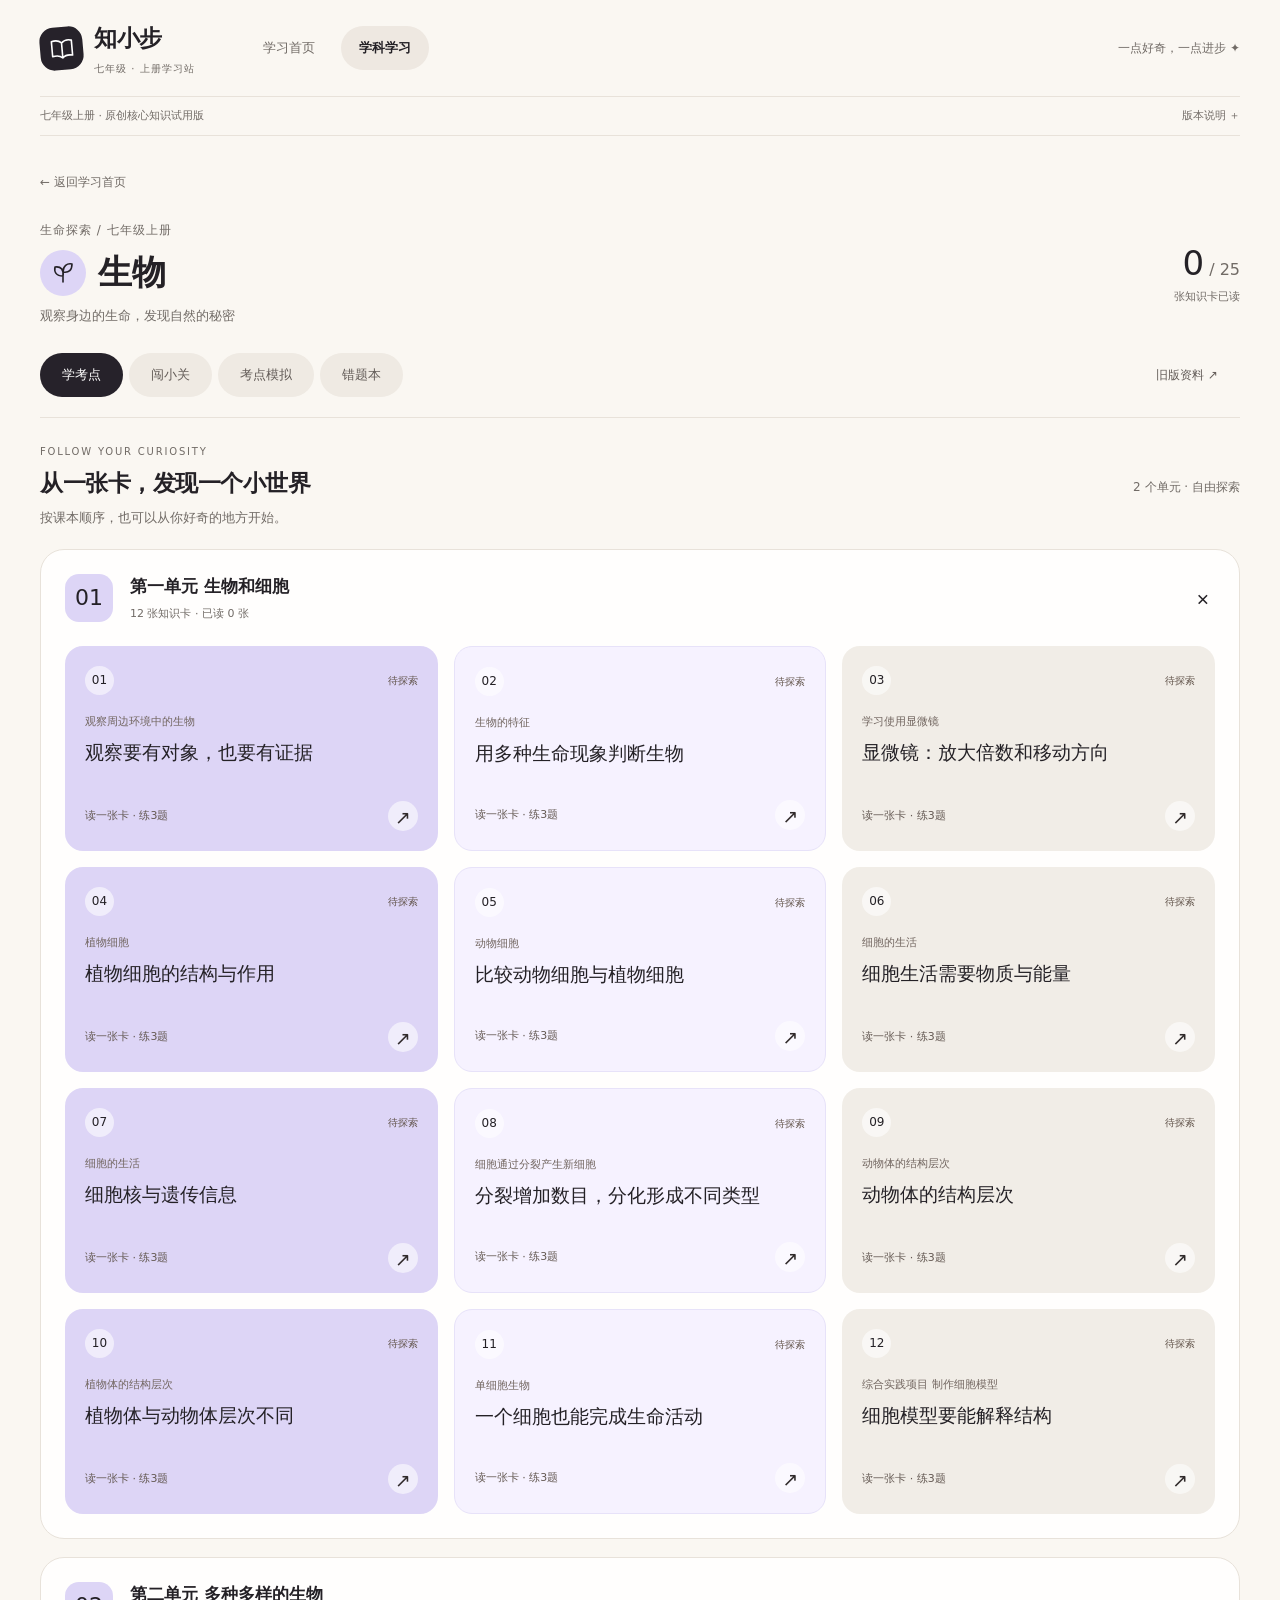
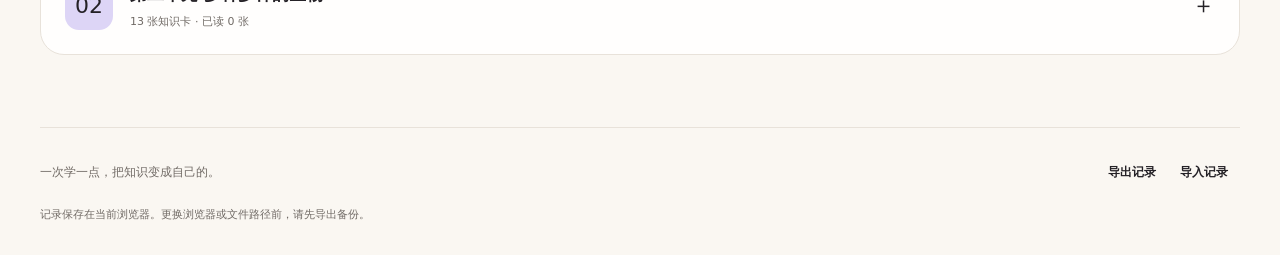
==== commit 8b22ef2e: "Add Chinese maths and English learning cards" ====
--- a/biology-grade7.html
+++ b/biology-grade7.html
@@ -508,18 +508,18 @@
   .nav-btn { padding: 6px 14px; font-size: 0.85em; }
 }
 </style>
-<link rel="stylesheet" href="assets/styles/learning.css?v=20261021-explore2">
-<script src="assets/js/core/content.js"></script>
+<link rel="stylesheet" href="assets/styles/learning.css?v=20261021-seven1">
+<script src="assets/js/core/content.js?v=20261021-seven1"></script>
 <script src="content/grade7-semester1/manifest.js"></script>
 <script src="content/grade7-semester1/biology.js"></script>
 <script src="content/grade7-semester1/editions/biology.js"></script>
-<script src="assets/js/core/editions.js"></script>
-<script src="assets/js/core/storage.js"></script>
-<script src="assets/js/core/questions.js"></script>
-<script src="assets/js/core/practice.js"></script>
-<script src="assets/js/pages/ui.js?v=20261021-explore2"></script>
-<script src="assets/js/pages/home.js?v=20261021-explore2"></script>
-<script src="assets/js/pages/subject.js?v=20261021-explore2"></script>
+<script src="assets/js/core/editions.js?v=20261021-seven1"></script>
+<script src="assets/js/core/storage.js?v=20261021-seven1"></script>
+<script src="assets/js/core/questions.js?v=20261021-seven1"></script>
+<script src="assets/js/core/practice.js?v=20261021-seven1"></script>
+<script src="assets/js/pages/ui.js?v=20261021-seven1"></script>
+<script src="assets/js/pages/home.js?v=20261021-seven1"></script>
+<script src="assets/js/pages/subject.js?v=20261021-seven1"></script>
 </head>
 <body class="g7-body" data-subject="biology">
 <div id="learning-app"></div>
--- a/assets/styles/learning.css
+++ b/assets/styles/learning.css
@@ -27,7 +27,7 @@
 .g7-footer{max-width:1264px;margin:0 auto;padding:22px 0 30px;border-top:1px solid var(--g7-line);display:flex;flex-wrap:wrap;align-items:center;justify-content:space-between;gap:10px;color:var(--g7-muted);font-size:12px}#learning-app .g7-footer .g7-btn{border:none;background:transparent;font-size:12px;padding:8px 12px}.g7-footer>small{flex-basis:100%;font-size:11px}#g7-notice{display:none;position:fixed;bottom:24px;left:50%;transform:translateX(-50%);background:#302a33;color:white;padding:14px 22px;font-size:13px;max-width:calc(100% - 32px);width:max-content;border-radius:16px;box-shadow:0 8px 30px #24212620;z-index:100}#g7-notice.visible{display:block}
 /* Subject directories and knowledge reading. */
 .g7-back{min-height:44px;display:inline-flex;align-items:center;color:var(--g7-muted)!important;font-size:12px}.g7-subject-hero{display:flex;align-items:center;justify-content:space-between;gap:20px;padding:16px 0 26px}.g7-subject-hero h1{display:flex;align-items:center;gap:12px;font-size:34px;font-weight:600;margin:9px 0 8px!important}.g7-subject-hero .g7-subject-icon{width:46px;height:46px;background:var(--world)}.g7-subject-hero p{font-size:13px;color:var(--g7-muted)}.g7-subject-summary{display:flex;flex-direction:column;align-items:end}.g7-subject-summary>b{font:500 34px/1.4 system-ui,sans-serif}.g7-subject-summary small{font-size:16px;color:var(--g7-muted)}.g7-subject-summary>span{font-size:11px;color:var(--g7-muted)}
-.g7-tabs{display:flex;flex-wrap:wrap;align-items:center;gap:6px;padding-bottom:20px;border-bottom:1px solid var(--g7-line);margin-bottom:25px}.g7-tabs a{min-height:44px;display:inline-flex;align-items:center;padding:9px 22px;border-radius:99px;font-size:13px;color:#635c58!important;background:#efeae3}.g7-tabs a[aria-current]{background:#26222a;color:white!important}.g7-tabs a:last-child{background:transparent;margin-left:auto;font-size:12px}
+.g7-tabs{display:flex;flex-wrap:wrap;align-items:center;gap:6px;padding-bottom:20px;border-bottom:1px solid var(--g7-line);margin-bottom:25px}.g7-tabs a{min-height:44px;display:inline-flex;align-items:center;padding:9px 22px;border-radius:99px;font-size:13px;color:#635c58!important;background:#efeae3}.g7-tabs a[aria-current]{background:#26222a;color:white!important}.g7-tabs .g7-legacy-link{background:transparent;margin-left:auto;font-size:12px}
 .g7-unit{background:var(--g7-paper);border:1px solid var(--g7-line);border-radius:var(--g7-radius);margin-bottom:18px;overflow:hidden}.g7-unit>summary{display:flex;align-items:center;gap:17px;padding:22px 24px}.g7-unit-number{display:grid;place-items:center;width:48px;height:48px;border-radius:14px;background:var(--world);font:500 22px/1 system-ui,sans-serif;flex-shrink:0}.g7-unit>summary b{font-size:17px;font-weight:600}.g7-unit>summary small{display:block;font-size:11px;color:var(--g7-muted);margin-top:4px}.g7-expand{margin-left:auto;font-size:23px;font-weight:300}.g7-unit[open]>summary .g7-expand{transform:rotate(45deg)}.g7-unit-body{padding:0 24px 24px}.g7-topic-grid{display:grid;grid-template-columns:repeat(3,minmax(0,1fr));gap:16px}.g7-card-row{display:flex;flex-direction:column;background:var(--world);padding:20px;border-radius:18px;min-height:205px;transition:transform .18s,box-shadow .18s}.g7-card-row:nth-child(3n+2){background:var(--world-pale);border:1px solid color-mix(in srgb,var(--world) 70%,white)}.g7-card-row:nth-child(3n){background:#f1ede7}.g7-topic-top{display:flex;align-items:center;justify-content:space-between;gap:10px;margin-bottom:18px}.g7-topic-number{display:grid;place-items:center;border-radius:50%;width:29px;height:29px;background:#ffffff90;font:12px system-ui,sans-serif}.g7-topic-state{font-size:10px;color:#62544b}.g7-topic-state.done{background:#ffffffb0;padding:3px 8px;border-radius:99px;color:#355e4b}.g7-topic-content{display:block}.g7-topic-content small{display:block;font-size:11px;color:#71655f;margin-bottom:5px}.g7-topic-content b{display:block;font-size:19px;font-weight:550;line-height:1.6}.g7-topic-bottom{display:flex;align-items:center;justify-content:space-between;gap:10px;font-size:11px;color:#655a54;padding-top:20px;margin-top:auto}.g7-topic-bottom .g7-round-arrow{width:30px;height:30px;font-size:19px}.g7-unit-challenge{display:flex;align-items:center;justify-content:space-between;gap:20px;background:var(--world-pale);border-radius:16px;padding:20px;margin-bottom:20px}.g7-unit-challenge b{font-size:14px;font-weight:600}.g7-unit-challenge p{font-size:12px;color:var(--g7-muted);margin-top:5px!important}
 #learning-app[data-view="reading"] .g7-subject-hero{padding:5px 0 18px}#learning-app[data-view="reading"] .g7-subject-hero .g7-eyebrow,#learning-app[data-view="reading"] .g7-subject-hero p{display:none}#learning-app[data-view="reading"] .g7-subject-hero h1{font-size:25px}#learning-app[data-view="reading"] .g7-subject-hero .g7-subject-icon{width:34px;height:34px}#learning-app[data-view="reading"] .g7-subject-summary{flex-direction:row;align-items:center;gap:9px}#learning-app[data-view="reading"] .g7-subject-summary>b{font-size:23px}
 .g7-learning-layout{display:grid;grid-template-columns:190px minmax(0,1fr) 220px;gap:24px;align-items:start}.g7-reading-nav{position:sticky;top:24px}.g7-outline{background:#f0ece5;border-radius:18px;padding:10px}.g7-outline>summary{min-height:44px;padding:9px 8px;display:flex;justify-content:space-between;align-items:center;gap:8px;font-size:12px;font-weight:600}.g7-outline[open]>summary>span{transform:rotate(45deg)}.g7-outline nav{display:grid;gap:4px;max-height:55vh;overflow-y:auto;padding-top:8px}.g7-outline a{display:flex;align-items:start;gap:10px;padding:12px 9px;border-radius:12px;font-size:12px;min-height:44px}.g7-outline a>span{color:#9a8f82;font:10px/2.1 system-ui,sans-serif}.g7-outline a>b{font-weight:400}.g7-outline a>i{font-style:normal;color:#50745d;margin-left:auto}.g7-outline a[aria-current]{background:#fffdfa;box-shadow:0 3px 8px #30252205}.g7-outline a[aria-current]>b{font-weight:600}.g7-reading-hint{display:flex;gap:10px;color:#847463;padding:25px 13px}.g7-reading-hint .g7-icon{width:19px;height:19px}.g7-reading-hint p{font-size:11px}
@@ -50,7 +50,7 @@
 .g7-shell,.g7-footer,.g7-edition-note{margin-left:20px;margin-right:20px}.g7-top{padding:0 20px;gap:14px;height:76px}.g7-brand{font-size:20px;gap:8px}.g7-brandmark{width:36px;height:36px;border-radius:12px}.g7-brandmark .g7-icon{width:21px;height:21px}.g7-brand small{font-size:8px;letter-spacing:.5px}.g7-top nav{gap:0}.g7-top nav a{font-size:11px;padding:10px 12px}.g7-edition-note{font-size:10px}.g7-edition-note summary{gap:5px;min-height:42px}.g7-edition-note summary>span{font-size:9px;white-space:nowrap}.g7-shell{padding-top:17px;padding-bottom:32px}
 .g7-welcome{min-height:0;padding:10px 0 25px}.g7-welcome h1{font-size:39px;letter-spacing:-1.5px;margin-top:14px!important}.g7-welcome p{font-size:13px;line-height:1.9}.g7-welcome .g7-eyebrow{font-size:11px}.g7-hero-art{width:120px;height:170px;top:35px;transform:scale(.52);transform-origin:right top;right:0}.g7-art-orbit{width:160px;height:160px}.g7-art-note{display:none}.g7-welcome-actions{display:block;margin-top:21px}.g7-welcome-actions>span{display:inline-block;margin-left:12px;font-size:10px}.g7-section-title{margin:20px 0 17px;align-items:start}.g7-section-title h2{font-size:21px}.g7-section-title>span{display:none}.g7-world-tabs{flex-wrap:nowrap;overflow-x:auto;padding:3px 3px 8px;margin-left:-3px;margin-right:-3px;margin-bottom:13px}.g7-world-tabs a{flex-shrink:0;padding:8px 12px}.g7-overline{font-size:9px}
 .g7-subject-grid{gap:12px}.g7-subject-card{border-radius:20px;padding:16px}.g7-subject-top{margin-bottom:21px}.g7-subject-top>.g7-card-badge{display:none}.g7-subject-icon{width:32px;height:32px}.g7-subject-icon .g7-icon{width:19px;height:19px}.g7-world-label{font-size:10px}.g7-subject-card h3{font-size:23px}.g7-subject-card>p{font-size:11px;min-height:40px}.g7-subject-bottom{font-size:10px;margin-top:16px;gap:5px;min-height:35px}.g7-subject-bottom .g7-round-arrow{width:27px;height:27px;font-size:18px}.g7-learning-strip{padding:16px;gap:12px;margin-top:18px}.g7-learning-strip p{font-size:10px}.g7-learning-strip p span{margin:0 3px}.g7-home-rail{display:block;padding:19px;border-radius:23px}.g7-profile{text-align:left;padding:0}.g7-profile-symbol,.g7-profile>p{display:none}.g7-profile h2{font-size:16px}.g7-rail-meter{margin-top:17px}.g7-metrics{gap:20px;padding:14px 8px 20px}.g7-rail-card{margin-bottom:14px}.g7-wrong-preview .g7-section-title>span{display:inline-flex}.g7-rail-card p{font-size:12px}
-.g7-subject-hero{padding:10px 0 22px;gap:15px}.g7-subject-hero h1{font-size:29px}.g7-subject-hero .g7-eyebrow{font-size:10px}.g7-subject-hero p{font-size:11px}.g7-subject-summary>b{font-size:27px}.g7-subject-summary small{font-size:13px}.g7-subject-summary>span{font-size:10px}.g7-tabs{flex-wrap:nowrap;overflow-x:auto;gap:5px;padding:4px 3px 15px;margin-left:-3px;margin-right:-3px;margin-bottom:19px}.g7-tabs a{padding:8px 15px;font-size:12px;white-space:nowrap;flex-shrink:0}.g7-tabs a:last-child{padding:8px 12px;font-size:11px}.g7-unit{border-radius:20px}.g7-unit>summary{padding:18px 16px;gap:12px}.g7-unit-number{width:37px;height:40px;border-radius:12px;font-size:19px}.g7-unit>summary b{font-size:14px}.g7-unit>summary small{font-size:10px}.g7-unit-body{padding:0 14px 14px}.g7-topic-grid{gap:10px}.g7-card-row{padding:15px;border-radius:15px;min-height:195px}.g7-topic-top{gap:5px;margin-bottom:15px}.g7-topic-number{width:25px;height:25px;font-size:10px}.g7-topic-state{font-size:9px}.g7-topic-content small{font-size:10px}.g7-topic-content b{font-size:16px}.g7-topic-bottom{font-size:10px;gap:3px;padding-top:16px}.g7-topic-bottom .g7-round-arrow{width:24px;height:24px;font-size:17px}.g7-unit-challenge{align-items:start;flex-direction:column;padding:17px;gap:13px}.g7-unit-challenge p{font-size:11px}
+.g7-subject-hero{padding:10px 0 22px;gap:15px}.g7-subject-hero h1{font-size:29px}.g7-subject-hero .g7-eyebrow{font-size:10px}.g7-subject-hero p{font-size:11px}.g7-subject-summary>b{font-size:27px}.g7-subject-summary small{font-size:13px}.g7-subject-summary>span{font-size:10px}.g7-tabs{flex-wrap:nowrap;overflow-x:auto;gap:5px;padding:4px 3px 15px;margin-left:-3px;margin-right:-3px;margin-bottom:19px}.g7-tabs a{padding:8px 15px;font-size:12px;white-space:nowrap;flex-shrink:0}.g7-tabs .g7-legacy-link{padding:8px 12px;font-size:11px}.g7-unit{border-radius:20px}.g7-unit>summary{padding:18px 16px;gap:12px}.g7-unit-number{width:37px;height:40px;border-radius:12px;font-size:19px}.g7-unit>summary b{font-size:14px}.g7-unit>summary small{font-size:10px}.g7-unit-body{padding:0 14px 14px}.g7-topic-grid{gap:10px}.g7-card-row{padding:15px;border-radius:15px;min-height:195px}.g7-topic-top{gap:5px;margin-bottom:15px}.g7-topic-number{width:25px;height:25px;font-size:10px}.g7-topic-state{font-size:9px}.g7-topic-content small{font-size:10px}.g7-topic-content b{font-size:16px}.g7-topic-bottom{font-size:10px;gap:3px;padding-top:16px}.g7-topic-bottom .g7-round-arrow{width:24px;height:24px;font-size:17px}.g7-unit-challenge{align-items:start;flex-direction:column;padding:17px;gap:13px}.g7-unit-challenge p{font-size:11px}
 #learning-app[data-view="reading"] .g7-subject-hero{padding:0 0 10px}#learning-app[data-view="reading"] .g7-subject-hero h1{font-size:21px;gap:9px}#learning-app[data-view="reading"] .g7-subject-summary>span{display:none}.g7-reading-nav{margin-bottom:0}.g7-outline{border-radius:14px}.g7-outline>summary{font-size:12px}.g7-outline nav{grid-template-columns:1fr;max-height:260px}.g7-knowledge{padding:22px 18px;border-radius:22px}.g7-knowledge h2{font-size:25px;margin-bottom:22px!important}.g7-card-label{font-size:10px;gap:8px;align-items:start;margin-bottom:18px}.g7-card-label>.g7-chip{flex-shrink:0}.g7-chip{font-size:10px;padding:5px 9px}.g7-reading-intro{font-size:10px}.g7-reading-intro>span:last-child{display:none}.g7-knowledge-body{font-size:17px;line-height:1.95}.g7-explore-heading{font-size:10px}.g7-discovery summary{padding:16px 14px;gap:10px}.g7-discovery summary small{font-size:10px}.g7-discovery-content{padding:0 18px 19px;font-size:15px}.g7-recall{padding:18px}.g7-recall-label{font-size:11px}.g7-recall>p{font-size:16px}.g7-card-actions{bottom:max(12px,env(safe-area-inset-bottom));gap:8px;padding:8px;margin-left:-10px;margin-right:-10px}.g7-card-actions .g7-btn{font-size:11px!important;padding:9px 13px!important;min-height:44px!important}.g7-card-next{gap:8px}.g7-card-next .g7-btn{font-size:11px!important;padding:9px 10px!important}.g7-explanation{padding:9px 14px}.g7-exam-type{font-size:11px}
 .g7-mock-grid{grid-template-columns:1fr}.g7-mock-feature{position:static;padding:28px}.g7-mock-feature h2{font-size:26px}.g7-mock-number{font-size:59px}.g7-panel{padding:22px 18px}.g7-panel h2{font-size:20px}.g7-mock-unit b{font-size:13px}.g7-question{padding:23px 18px;border-radius:21px}.g7-question h2{font-size:18px}.g7-practice-head{align-items:start;gap:12px}.g7-practice-head h2{font-size:17px}.g7-practice-head>span{font-size:11px}.g7-option{gap:11px;padding:15px 12px;min-height:66px;border-radius:14px}.g7-option>b{font-size:16px}.g7-option>span{width:28px;height:28px}.g7-question-actions{gap:9px}#learning-app .g7-question-actions .g7-btn{font-size:12px;padding:10px 15px}.g7-sort li{padding:12px;gap:10px;flex-wrap:wrap}.g7-sort b{font-size:15px}.g7-sort li>div{justify-content:end}.g7-matching label{font-size:15px;gap:10px;grid-template-columns:minmax(0,1fr) minmax(0,1.2fr)}.g7-matching select{font-size:14px}.g7-status-row{gap:17px;font-size:12px}.g7-status-row b{font-size:21px}.g7-wrong-item>summary{padding:16px;font-size:14px;gap:10px}.g7-wrong-item>div{padding:0 18px 18px}.g7-result{padding:32px 20px}.g7-result h2{font-size:25px}.g7-info{flex-wrap:wrap}.g7-footer{padding-bottom:max(24px,env(safe-area-inset-bottom));font-size:11px}.g7-footer>small{font-size:10px}#g7-notice{bottom:84px}
 }
@@ -60,3 +60,7 @@
 @media(max-width:599px){.g7-hero-art{width:225px;height:230px;transform:scale(.46);right:0}}
 /* The phone action dock has its own reserved page space. */
 @media(max-width:799px){body.g7-reading-mode{padding-bottom:calc(90px + env(safe-area-inset-bottom))}.g7-card-actions{position:fixed;left:20px;right:20px;bottom:max(12px,env(safe-area-inset-bottom));max-width:600px;margin:0 auto;padding:10px;z-index:20;background:#fffefd;box-shadow:0 4px 25px #3025221c}#learning-app[data-view="reading"] a,#learning-app[data-view="reading"] button,#learning-app[data-view="reading"] summary{scroll-margin-bottom:110px}}
+/* New subjects reuse the same card components and interaction states. */
+#learning-app[data-world="chinese"],[data-world="chinese"]{--world:#f1d9c9;--world-deep:#87503e;--world-pale:#fff3eb}
+#learning-app[data-world="math"],[data-world="math"]{--world:#cfdef4;--world-deep:#426393;--world-pale:#f0f5ff}
+#learning-app[data-world="english"],[data-world="english"]{--world:#e3eac5;--world-deep:#606e32;--world-pale:#f7faeb}
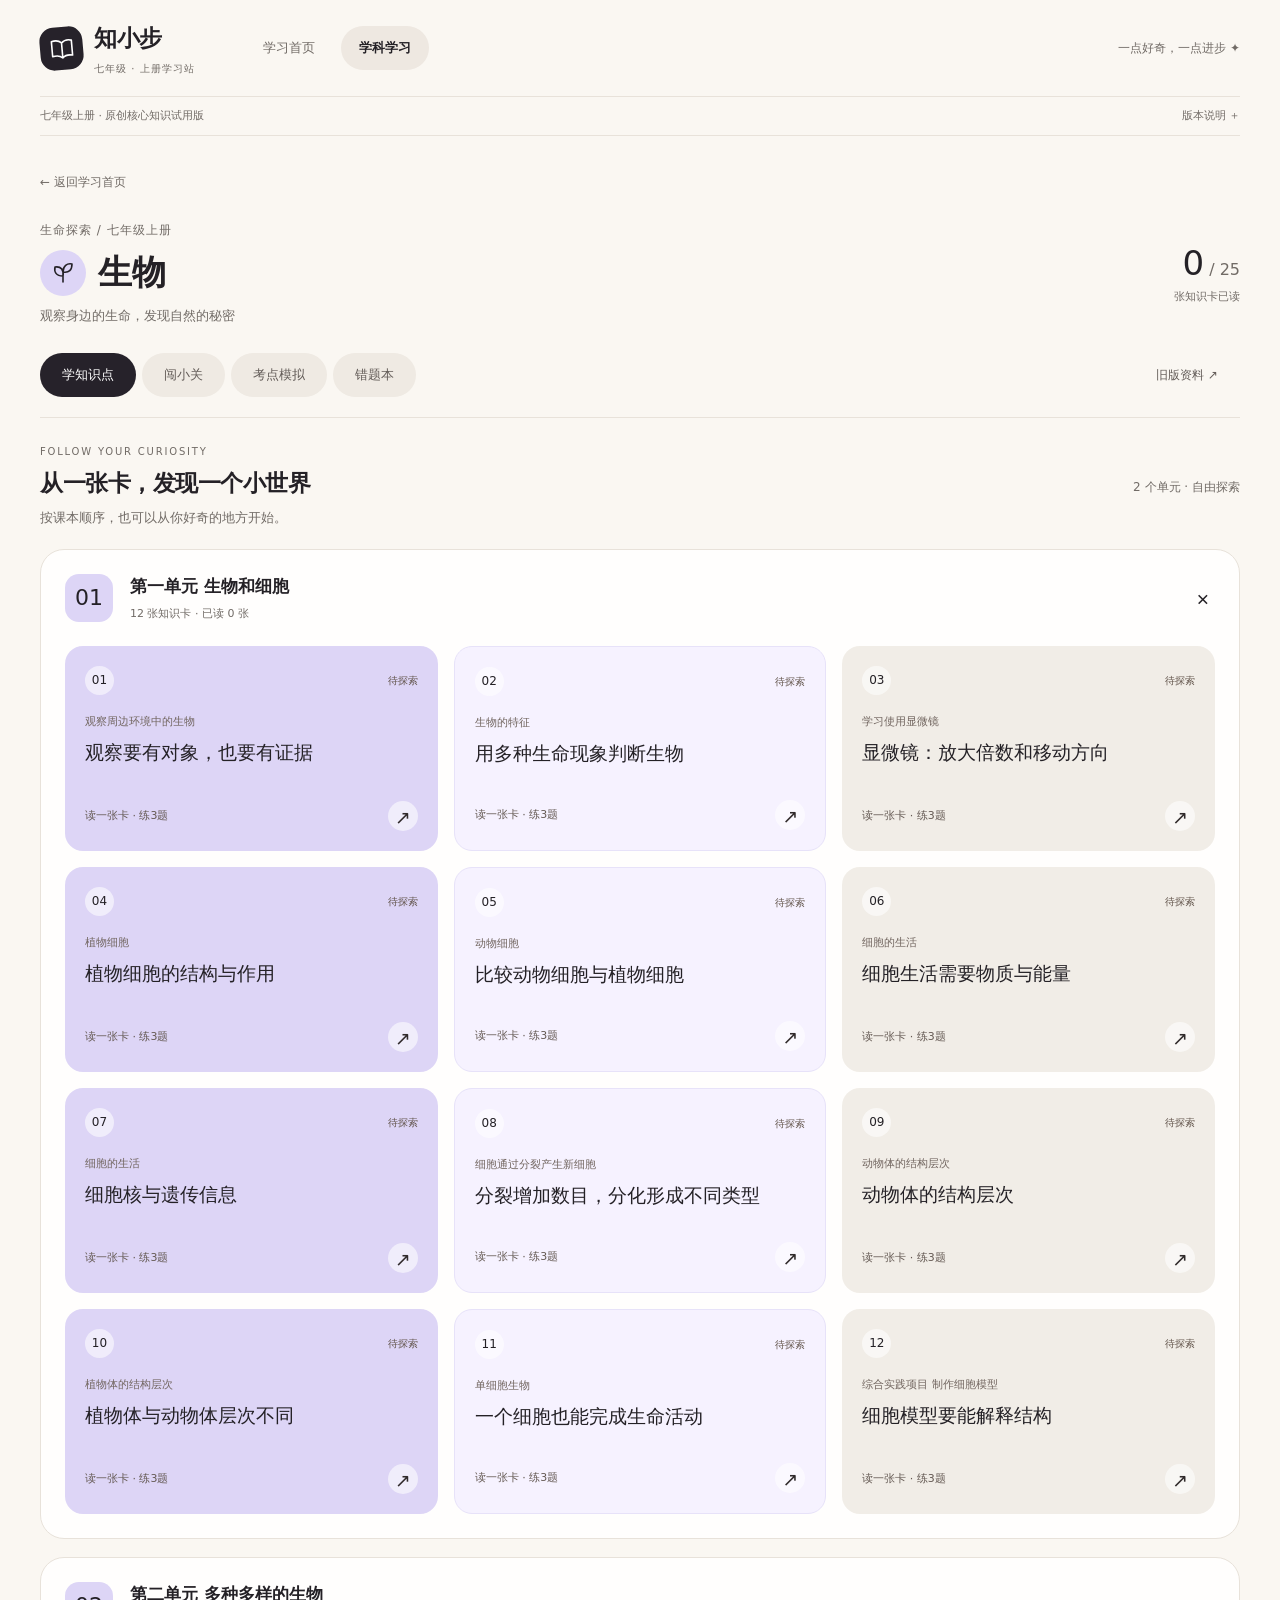
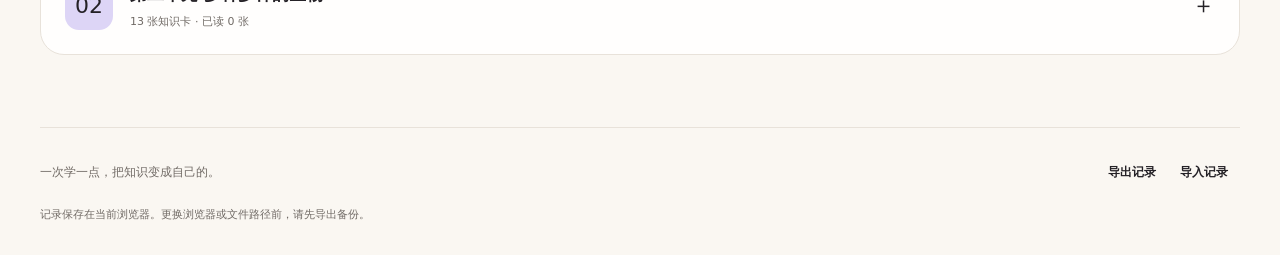
==== commit ab8d5e43: "Simplify learning navigation and reveal recall answers" ====
--- a/biology-grade7.html
+++ b/biology-grade7.html
@@ -508,18 +508,18 @@
   .nav-btn { padding: 6px 14px; font-size: 0.85em; }
 }
 </style>
-<link rel="stylesheet" href="assets/styles/learning.css?v=20261021-seven1">
-<script src="assets/js/core/content.js?v=20261021-seven1"></script>
+<link rel="stylesheet" href="assets/styles/learning.css?v=20261021-polish1">
+<script src="assets/js/core/content.js?v=20261021-polish1"></script>
 <script src="content/grade7-semester1/manifest.js"></script>
 <script src="content/grade7-semester1/biology.js"></script>
-<script src="content/grade7-semester1/editions/biology.js"></script>
-<script src="assets/js/core/editions.js?v=20261021-seven1"></script>
-<script src="assets/js/core/storage.js?v=20261021-seven1"></script>
-<script src="assets/js/core/questions.js?v=20261021-seven1"></script>
-<script src="assets/js/core/practice.js?v=20261021-seven1"></script>
-<script src="assets/js/pages/ui.js?v=20261021-seven1"></script>
-<script src="assets/js/pages/home.js?v=20261021-seven1"></script>
-<script src="assets/js/pages/subject.js?v=20261021-seven1"></script>
+<script src="content/grade7-semester1/editions/biology.js?v=20261021-polish1"></script>
+<script src="assets/js/core/editions.js?v=20261021-polish1"></script>
+<script src="assets/js/core/storage.js?v=20261021-polish1"></script>
+<script src="assets/js/core/questions.js?v=20261021-polish1"></script>
+<script src="assets/js/core/practice.js?v=20261021-polish1"></script>
+<script src="assets/js/pages/ui.js?v=20261021-polish1"></script>
+<script src="assets/js/pages/home.js?v=20261021-polish1"></script>
+<script src="assets/js/pages/subject.js?v=20261021-polish1"></script>
 </head>
 <body class="g7-body" data-subject="biology">
 <div id="learning-app"></div>
--- a/assets/styles/learning.css
+++ b/assets/styles/learning.css
@@ -64,3 +64,11 @@
 #learning-app[data-world="chinese"],[data-world="chinese"]{--world:#f1d9c9;--world-deep:#87503e;--world-pale:#fff3eb}
 #learning-app[data-world="math"],[data-world="math"]{--world:#cfdef4;--world-deep:#426393;--world-pale:#f0f5ff}
 #learning-app[data-world="english"],[data-world="english"]{--world:#e3eac5;--world-deep:#606e32;--world-pale:#f7faeb}
+/* Course directory: unit -> textbook lesson -> knowledge cards. */
+.g7-lesson{display:grid;grid-template-columns:185px minmax(0,1fr);gap:20px;padding:20px 0;border-top:1px solid var(--g7-line)}
+.g7-lesson:first-child{padding-top:8px;border-top:0}.g7-lesson-heading{padding:12px 0}.g7-lesson-heading h3{font-size:17px;font-weight:600;line-height:1.7!important}.g7-lesson-heading small{display:block;font-size:11px;color:var(--g7-muted);margin-top:8px}.g7-lesson .g7-topic-grid{grid-template-columns:repeat(2,minmax(0,1fr))}.g7-lesson .g7-card-row{min-height:170px}.g7-lesson .g7-card-row:only-child{grid-column:1/-1}.g7-lesson .g7-topic-content small{display:none}.g7-lesson .g7-topic-top{margin-bottom:10px}.g7-lesson .g7-topic-content b{font-size:18px}.g7-lesson .g7-topic-bottom{padding-top:14px}
+@media(max-width:799px){.g7-lesson{grid-template-columns:145px minmax(0,1fr);gap:16px}.g7-lesson-heading h3{font-size:15px}.g7-lesson .g7-topic-grid{grid-template-columns:1fr}}
+@media(max-width:599px){.g7-lesson{display:block;padding:17px 0}.g7-lesson-heading{padding:0 2px 13px}.g7-lesson-heading h3{font-size:16px}.g7-lesson-heading small{margin-top:4px}.g7-lesson .g7-card-row{min-height:160px}}
+.g7-outline a b small{display:block;font-size:10px;color:var(--g7-muted);font-weight:400;margin-bottom:3px;line-height:1.6}
+.g7-recall-answer{margin:16px 0;padding:18px 20px;border-radius:16px;background:rgba(255,255,255,.72);border:1px solid rgba(38,35,41,.08)}
+.g7-recall-answer>b{font-size:13px}.g7-recall .g7-recall-answer p{margin:8px 0 0;line-height:1.9}.g7-recall>[data-action="recall-answer"]{margin-right:10px}
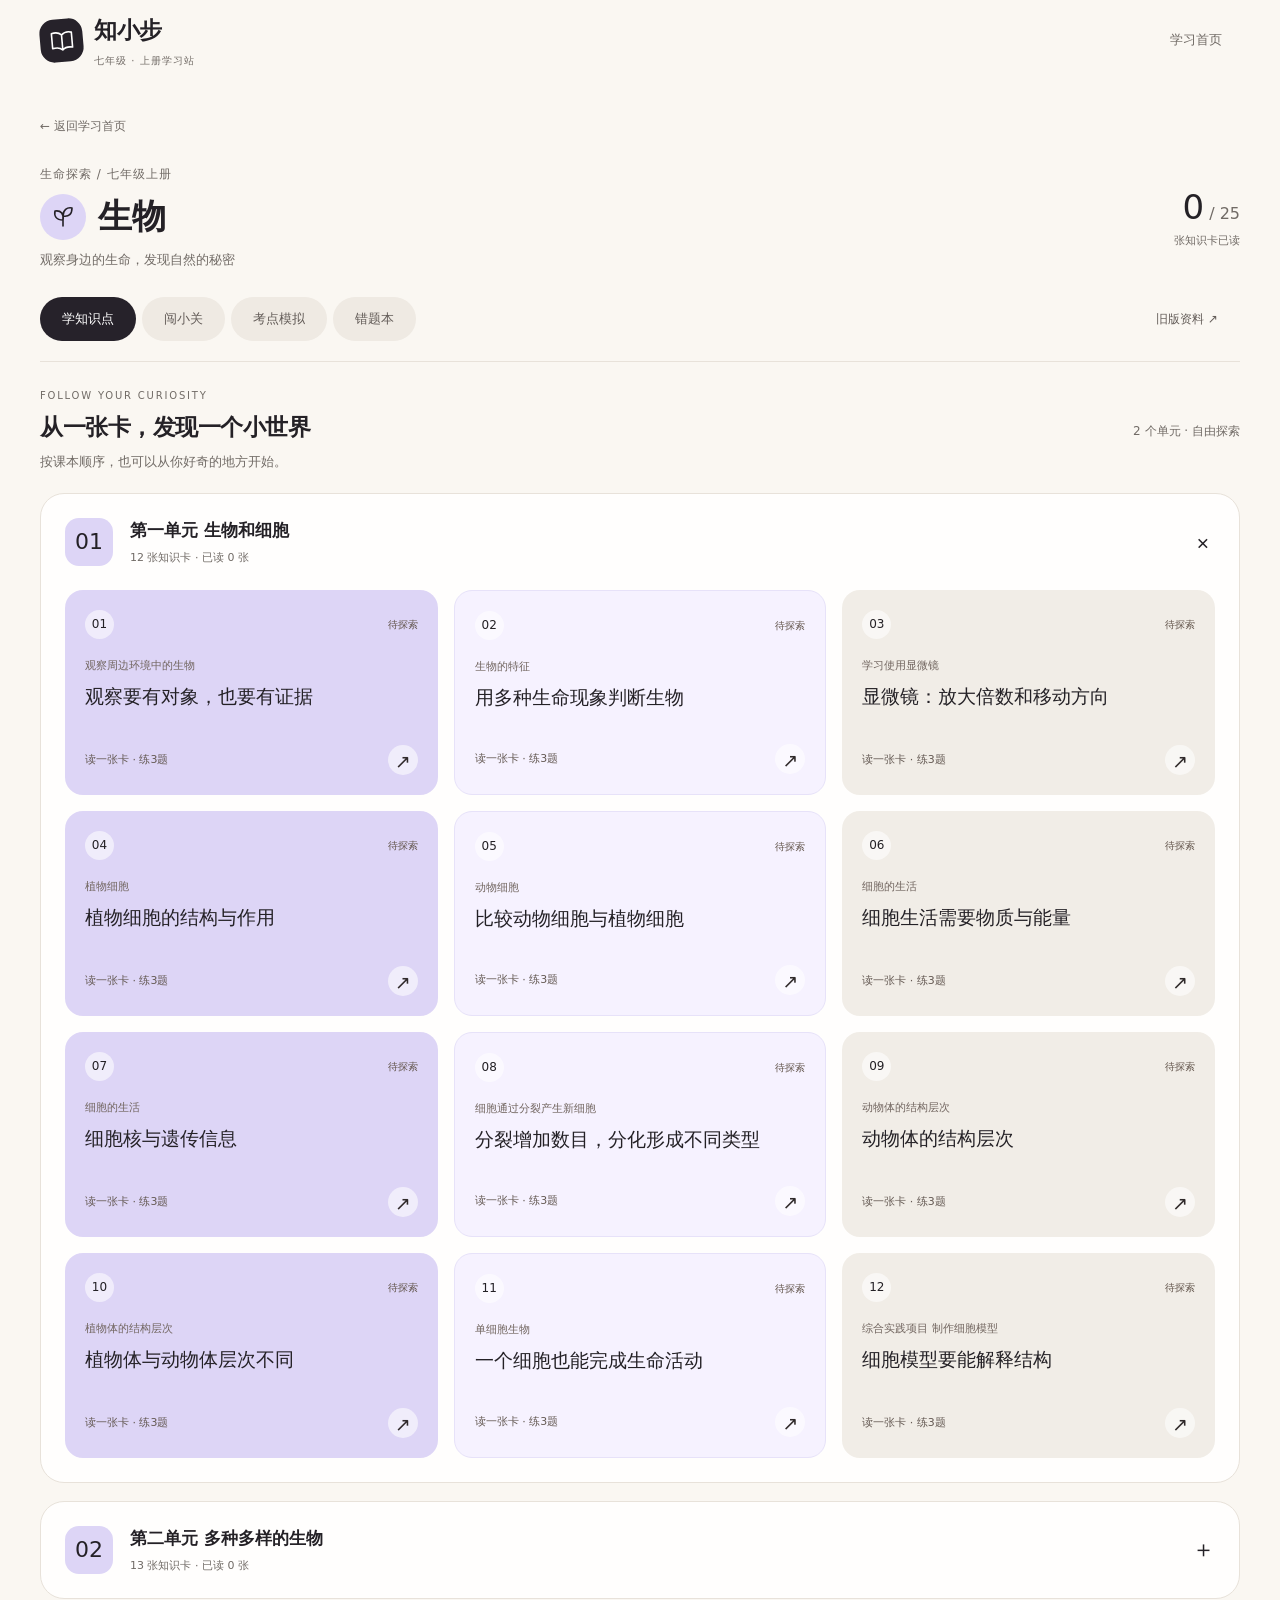
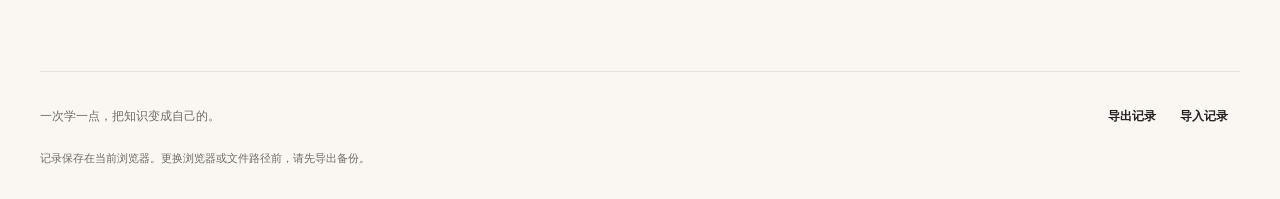
==== commit 629abe8d: "Compact home welcome and consolidate learning overview" ====
--- a/biology-grade7.html
+++ b/biology-grade7.html
@@ -508,18 +508,18 @@
   .nav-btn { padding: 6px 14px; font-size: 0.85em; }
 }
 </style>
-<link rel="stylesheet" href="assets/styles/learning.css?v=20261021-polish1">
-<script src="assets/js/core/content.js?v=20261021-polish1"></script>
+<link rel="stylesheet" href="assets/styles/learning.css?v=20261021-compact1">
+<script src="assets/js/core/content.js?v=20261021-compact1"></script>
 <script src="content/grade7-semester1/manifest.js"></script>
 <script src="content/grade7-semester1/biology.js"></script>
-<script src="content/grade7-semester1/editions/biology.js?v=20261021-polish1"></script>
-<script src="assets/js/core/editions.js?v=20261021-polish1"></script>
-<script src="assets/js/core/storage.js?v=20261021-polish1"></script>
-<script src="assets/js/core/questions.js?v=20261021-polish1"></script>
-<script src="assets/js/core/practice.js?v=20261021-polish1"></script>
-<script src="assets/js/pages/ui.js?v=20261021-polish1"></script>
-<script src="assets/js/pages/home.js?v=20261021-polish1"></script>
-<script src="assets/js/pages/subject.js?v=20261021-polish1"></script>
+<script src="content/grade7-semester1/editions/biology.js?v=20261021-compact1"></script>
+<script src="assets/js/core/editions.js?v=20261021-compact1"></script>
+<script src="assets/js/core/storage.js?v=20261021-compact1"></script>
+<script src="assets/js/core/questions.js?v=20261021-compact1"></script>
+<script src="assets/js/core/practice.js?v=20261021-compact1"></script>
+<script src="assets/js/pages/ui.js?v=20261021-compact1"></script>
+<script src="assets/js/pages/home.js?v=20261021-compact1"></script>
+<script src="assets/js/pages/subject.js?v=20261021-compact1"></script>
 </head>
 <body class="g7-body" data-subject="biology">
 <div id="learning-app"></div>
--- a/assets/styles/learning.css
+++ b/assets/styles/learning.css
@@ -72,3 +72,17 @@
 .g7-outline a b small{display:block;font-size:10px;color:var(--g7-muted);font-weight:400;margin-bottom:3px;line-height:1.6}
 .g7-recall-answer{margin:16px 0;padding:18px 20px;border-radius:16px;background:rgba(255,255,255,.72);border:1px solid rgba(38,35,41,.08)}
 .g7-recall-answer>b{font-size:13px}.g7-recall .g7-recall-answer p{margin:8px 0 0;line-height:1.9}.g7-recall>[data-action="recall-answer"]{margin-right:10px}
+/* Compact welcome and a single grouped learning overview. */
+.g7-top{height:80px;justify-content:space-between}.g7-top nav{margin-left:auto}
+.g7-home-shell{padding-top:16px}.g7-welcome{min-height:0;padding:8px 0 12px}
+.g7-welcome h1{font-size:clamp(36px,3.5vw,47px);line-height:1.18!important;margin:10px 0!important;letter-spacing:-1.5px}
+.g7-welcome p{font-size:13px;line-height:1.8}.g7-welcome-actions{margin-top:14px}.g7-hero-art{top:12px;transform:scale(.72);transform-origin:right center}
+.g7-home-main>#subjects>.g7-section-title{margin-top:16px}
+.g7-home-rail{margin-top:0;padding:16px}.g7-profile{padding:18px;background:#fffdfa;border-radius:20px;text-align:left;margin-bottom:16px}
+.g7-profile-heading{display:flex;align-items:center;gap:11px}.g7-profile .g7-profile-symbol{display:inline-grid;flex-shrink:0;width:44px;height:44px;margin:0}.g7-profile-symbol .g7-icon{width:25px;height:25px}
+.g7-profile-heading h2{font-size:15px;line-height:1.5}.g7-profile-heading p{font-size:10px;color:var(--g7-muted);margin-top:3px!important}
+.g7-profile .g7-rail-meter{background:transparent;margin-top:18px;padding:0;border-radius:0}.g7-profile .g7-rail-meter .g7-section-title{margin-bottom:10px}.g7-profile .g7-rail-meter small{margin-top:8px}
+.g7-profile .g7-metrics{padding:12px 0 0;margin-top:14px;border-top:1px solid var(--g7-line);gap:16px}.g7-profile .g7-metrics b{font-size:23px;line-height:1.4}
+@media(max-width:1100px){.g7-profile{padding:14px}.g7-profile-heading{gap:8px}.g7-profile-heading h2{font-size:13px}.g7-profile .g7-profile-symbol{width:36px;height:36px}.g7-hero-art{display:none}}
+@media(min-width:600px) and (max-width:799px){.g7-profile{margin-bottom:0}.g7-home-rail .g7-profile{grid-row:span 2}}
+@media(max-width:599px){.g7-top{height:72px}.g7-welcome{padding:8px 0 14px}.g7-welcome h1{font-size:35px;margin:10px 0!important}.g7-welcome-actions{margin-top:15px;display:flex;flex-wrap:wrap;gap:8px 12px}.g7-welcome-actions>span{margin:0}.g7-home-rail{padding:14px}.g7-profile{padding:16px}.g7-profile-heading h2{font-size:15px}.g7-profile .g7-profile-symbol{width:40px;height:40px}.g7-profile .g7-rail-meter .g7-section-title>span{display:inline}.g7-hero-art{display:none}}
